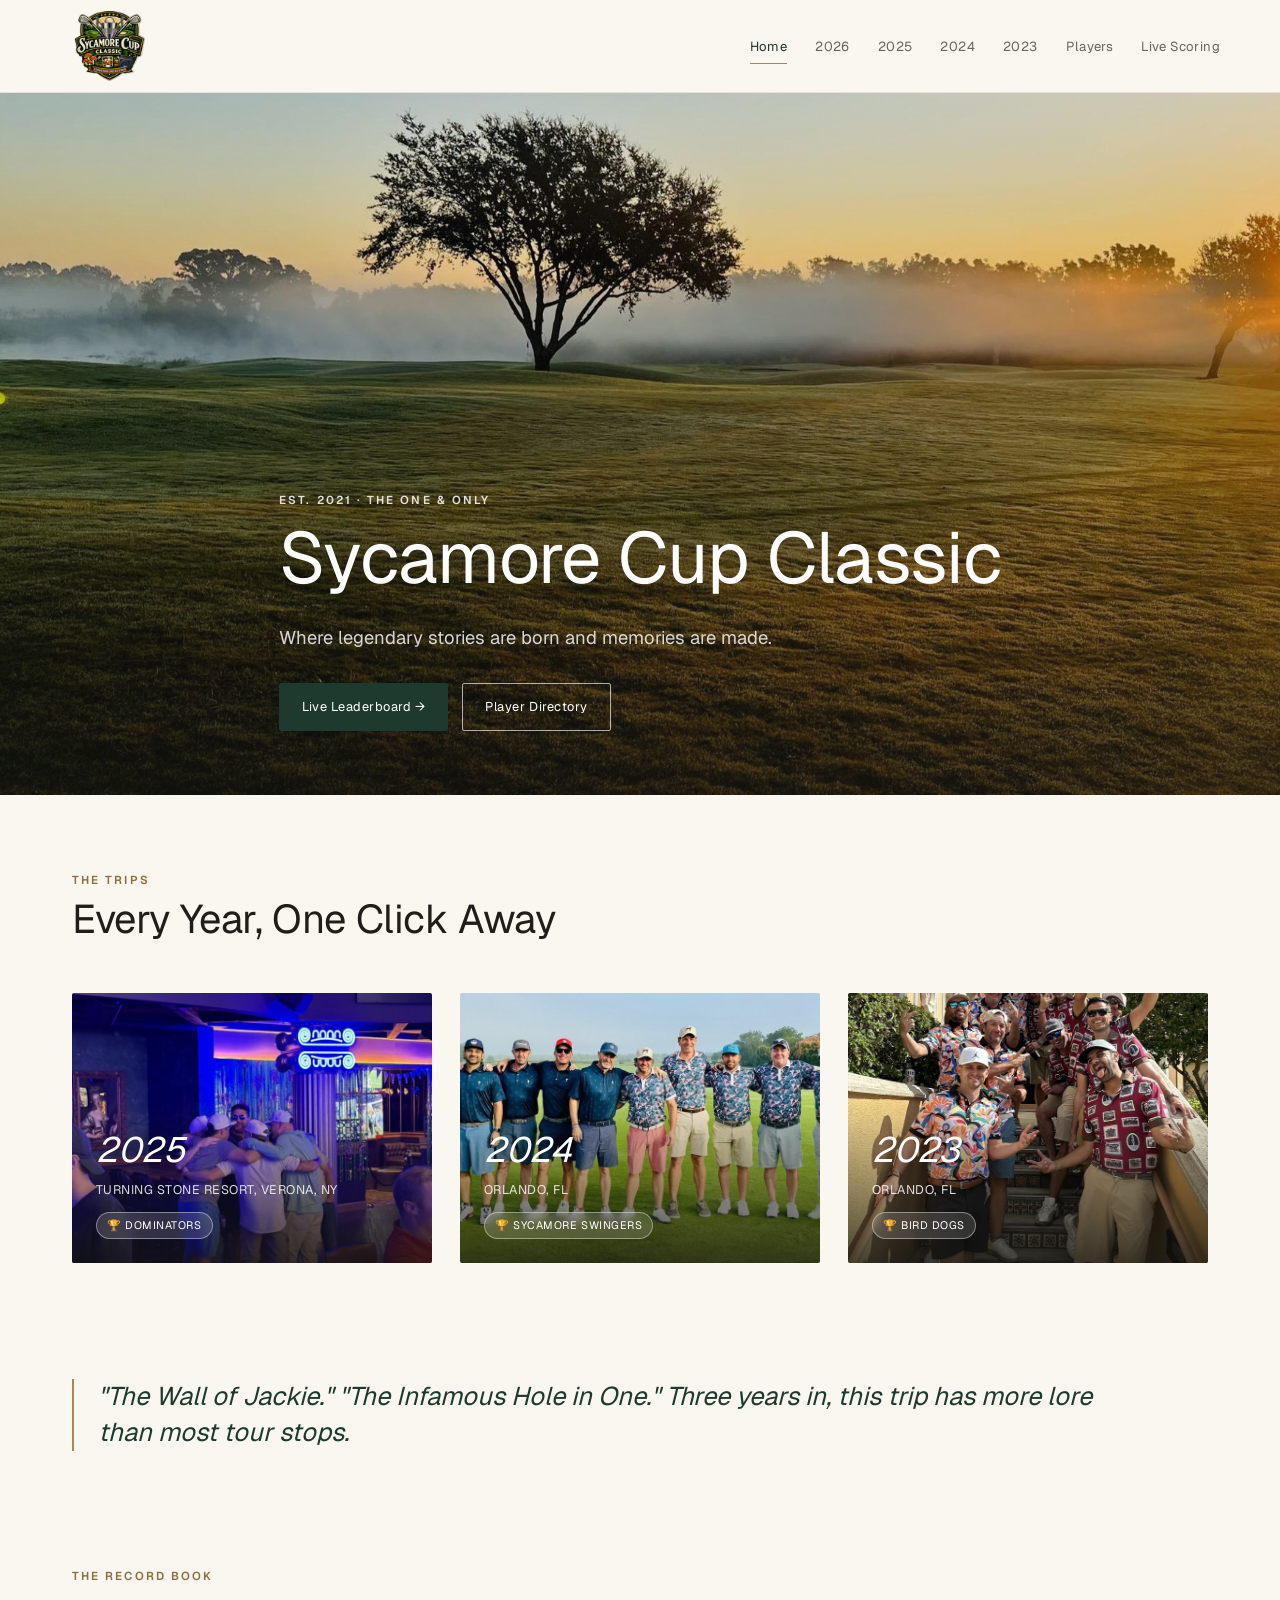
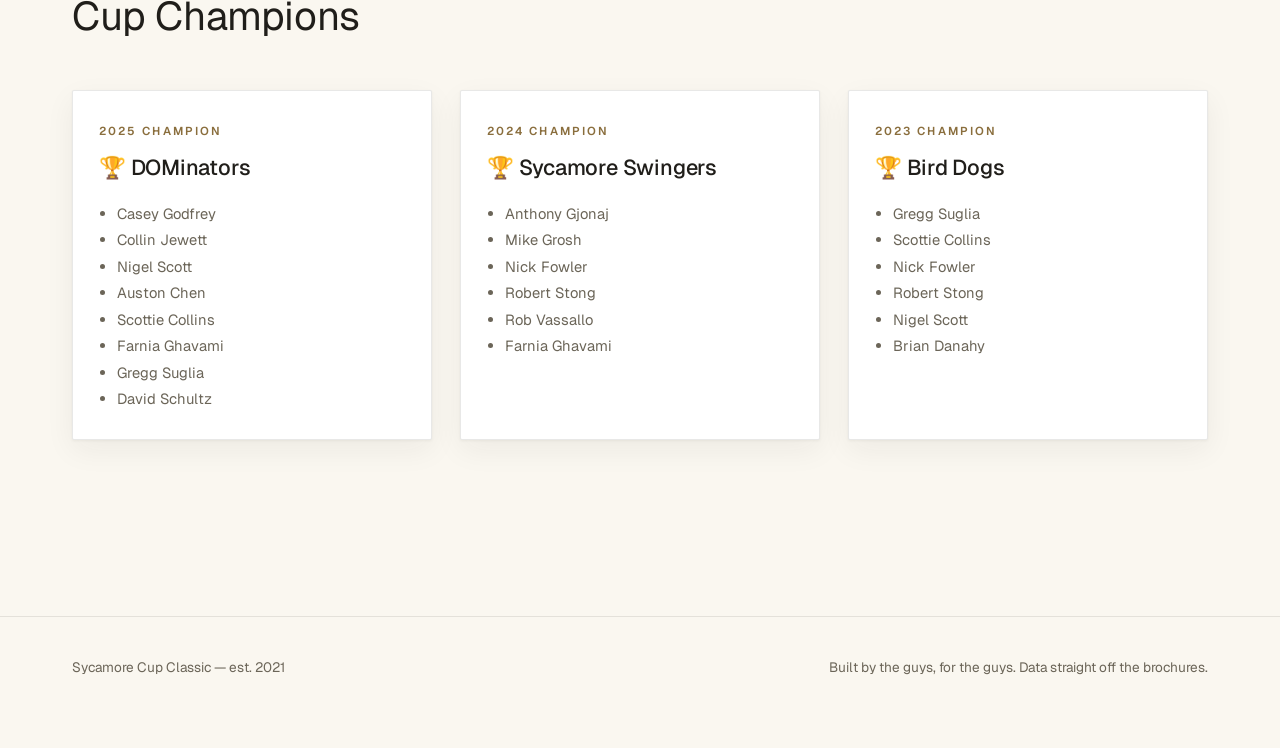
==== index.html @ c23cbb12 "Players page flip cards, full trading cards on 2026, Geist type, 2023 photos - players.html rebuilt " ====
<!DOCTYPE html>
<html lang="en">
<head>
<meta charset="UTF-8">
<meta name="viewport" content="width=device-width, initial-scale=1.0">
<meta name="robots" content="noindex, nofollow">
<title>Sycamore Cup Classic</title>
<meta name="description" content="Home of the Sycamore Cup Classic — annual golf trip, team standings, player history, and a live leaderboard.">
<link rel="preconnect" href="https://fonts.googleapis.com">
<link href="https://fonts.googleapis.com/css2?family=Geist:wght@300..700&family=Geist+Mono:wght@400..600&display=swap" rel="stylesheet">
<link rel="stylesheet" href="css/style.css">
</head>
<body>

<header class="site-header" id="site-header"></header>

<section class="hero-photo" style="background-image:url('assets/photos/hero-sunset-tree-v2.jpg');">
  <div class="wrap">
    <p class="eyebrow">Est. 2021 · The One &amp; Only</p>
    <h1 style="white-space:nowrap; font-size:clamp(1.6rem, 7vw, 4.5rem);">Sycamore Cup Classic</h1>
    <p class="lead">Where legendary stories are born and memories are made.</p>
    <div class="hero-cta-row">
      <a class="btn btn-primary" href="leaderboard.html">Live Leaderboard →</a>
      <a class="btn btn-light" href="players.html">Player Directory</a>
    </div>
  </div>
</section>

<section class="section">
  <div class="wrap">
    <div class="section-head">
      <div><span class="eyebrow">The Trips</span><h2>Every Year, One Click Away</h2></div>
    </div>
    <div class="grid grid-3" id="year-cards"></div>
  </div>
</section>

<section class="section" style="padding-top:0;">
  <div class="wrap">
    <p class="pull-quote">"The Wall of Jackie." "The Infamous Hole in One." Three years in, this trip has more lore than most tour stops.</p>
  </div>
</section>

<section class="section" style="padding-top:0;">
  <div class="wrap">
    <div class="section-head">
      <div><span class="eyebrow">The Record Book</span><h2>Cup Champions</h2></div>
    </div>
    <div class="grid grid-3" id="champ-cards"></div>
  </div>
</section>

<footer class="site-footer" id="site-footer"></footer>

<script src="js/app.js"></script>
<script>
  initShell('home');

  const YEAR_PHOTOS = {
    2023: 'assets/photos/2023-orlando-stairs.jpg',
    2024: 'assets/photos/2024-evermore-links-group.jpg',
    2025: 'assets/photos/2025-turning-stone-huddle.jpg',
  };

  loadData().then(data => {
    const cardsEl = document.getElementById('year-cards');
    const years = Object.values(data.years).sort((a,b) => b.year - a.year);
    cardsEl.innerHTML = years.map(y => `
      <a class="trip-card" href="years/${y.year}.html">
        <img src="${YEAR_PHOTOS[y.year] || ''}" alt="${y.year} Sycamore Cup Classic">
        <div class="trip-info">
          <div class="yr">${y.year}</div>
          <div class="loc">${y.location}</div>
          ${y.teamChampion ? `<span class="champ-tag">🏆 ${y.teamChampion}</span>` : `<span class="champ-tag">In Progress</span>`}
        </div>
      </a>
    `).join('');

    const champCardsEl = document.getElementById('champ-cards');
    const yearsWithTeamChamps = Object.values(data.years).filter(y => y.teamChampion).sort((a,b) => b.year - a.year);
    champCardsEl.innerHTML = yearsWithTeamChamps.map(y => {
      const champTeam = y.teams.find(t => t.name === y.teamChampion);
      const roster = champTeam ? champTeam.roster : [];
      const rosterNames = roster.map(r => {
        const player = data.players.find(p => p.id === r.playerId);
        return player ? player.name : (r.displayName || r.playerId);
      });
      return `
        <div class="card" style="padding:26px;">
          <span class="eyebrow">${y.year} Champion</span>
          <h3 style="margin-top:8px; margin-bottom:16px;">🏆 ${y.teamChampion}</h3>
          <ul style="padding-left:18px; margin:0; color:var(--ink-soft); font-size:0.92rem; line-height:1.8;">
            ${rosterNames.map(n => `<li>${n}</li>`).join('')}
          </ul>
        </div>`;
    }).join('');
  });
</script>
</body>
</html>
---- css/style.css ----
/* =========================================================
   SYCAMORE CUP CLASSIC — design tokens, v2
   Direction: boutique golf-travel editorial. Think a resort's
   own magazine, not a stats app: big photography, generous
   whitespace, a quiet elegant serif for headlines, small
   tracked-out labels for structure. Data (scores, indexes)
   stays in a technical mono face for contrast, but everything
   else reads like travel writing.
   ========================================================= */
:root {
  --ivory: #FAF7F0;       /* page background */
  --paper: #FFFFFF;       /* card background */
  --sand: #EFE8D8;        /* soft neutral fill for tags/sections */
  --ink: #201E1A;         /* primary text — warm near-black */
  --ink-soft: #6B6558;    /* secondary text */
  --forest: #1E3A2F;      /* deep green — primary brand color */
  --forest-light: #2C5342;
  --brass: #A9884F;       /* muted brass/gold — sparing accent only */
  --brass-dark: #8A6E3D;
  --clay: #8C5A44;        /* warm secondary accent, team B / alerts */
  --line: rgba(32,30,26,0.10);
  --line-strong: rgba(32,30,26,0.18);
  --over-par: #8C5A44;
  --under-par: #1E3A2F;
  --even-par: #6B6558;

  --font-display: 'Geist', -apple-system, BlinkMacSystemFont, sans-serif;
  --font-body: 'Geist', -apple-system, BlinkMacSystemFont, sans-serif;
  --font-mono: 'Geist Mono', ui-monospace, SFMono-Regular, monospace;

  --radius: 2px;
  --shadow-card: 0 1px 3px rgba(32,30,26,0.05), 0 10px 30px rgba(32,30,26,0.06);
}

* { box-sizing: border-box; }
html { scroll-behavior: smooth; }

body {
  margin: 0;
  background: var(--ivory);
  color: var(--ink);
  font-family: var(--font-body);
  font-size: 16px;
  line-height: 1.6;
  -webkit-font-smoothing: antialiased;
}

a { color: inherit; text-decoration: none; }
img { max-width: 100%; display: block; }

h1, h2, h3, h4 {
  font-family: var(--font-display);
  font-weight: 500;
  color: var(--ink);
  margin: 0 0 0.4em;
  letter-spacing: -0.01em;
}
h1 { font-size: clamp(2.6rem, 6vw, 5rem); line-height: 1.02; font-weight: 400; }
h1 em, .serif-italic { font-style: italic; font-weight: 400; color: var(--forest); }
h2 { font-size: clamp(1.7rem, 3.4vw, 2.5rem); line-height: 1.1; font-weight: 400; }
h3 { font-size: 1.35rem; font-weight: 500; }

p { margin: 0 0 1em; }
.eyebrow {
  font-family: var(--font-body);
  font-size: 0.72rem;
  letter-spacing: 0.18em;
  text-transform: uppercase;
  color: var(--brass-dark);
  font-weight: 600;
}

.lead {
  font-size: 1.15rem;
  color: var(--ink-soft);
  max-width: 58ch;
  font-weight: 400;
}

/* ---------- Layout shell ---------- */
.wrap { max-width: 1200px; margin: 0 auto; padding: 0 32px; }
.site-header {
  position: sticky; top: 0; z-index: 40;
  background: rgba(250,247,240,0.92);
  backdrop-filter: blur(8px);
  border-bottom: 1px solid var(--line);
}
.site-header .wrap {
  display: flex; align-items: center; justify-content: space-between;
  height: 92px;
  padding-right: 20px;
}
.brand {
  display: flex; align-items: center;
  color: var(--ink);
  letter-spacing: 0.01em;
}
.brand img {
  height: 76px; width: 76px;
  object-fit: contain;
  display: block;
}
.brand .flag { color: var(--brass); font-size: 1rem; }
nav.main-nav { display: flex; gap: 28px; align-items: center; }
nav.main-nav a {
  color: var(--ink-soft);
  font-size: 0.82rem;
  letter-spacing: 0.03em;
  transition: color .15s;
  position: relative;
  padding: 4px 0;
}
nav.main-nav a:hover { color: var(--ink); }
nav.main-nav a.active { color: var(--forest); }
nav.main-nav a.active::after {
  content: ''; position: absolute; left: 0; right: 0; bottom: -3px; height: 1px; background: var(--brass);
}
nav.main-nav a.cta {
  background: var(--forest); color: var(--ivory); padding: 9px 18px; border-radius: 2px;
}
nav.main-nav a.cta:hover { background: var(--forest-light); }
.soon-badge {
  font-size: 0.6rem; letter-spacing: 0.04em; text-transform: uppercase;
  background: var(--sand); color: var(--brass-dark); padding: 2px 6px; border-radius: 20px;
  margin-left: 2px; vertical-align: middle;
}

footer.site-footer {
  border-top: 1px solid var(--line);
  margin-top: 100px;
  padding: 40px 0 70px;
  color: var(--ink-soft);
  font-size: 0.85rem;
}
footer.site-footer .wrap { display: flex; justify-content: space-between; flex-wrap: wrap; gap: 12px; }

/* ---------- Hero (photographic, full-bleed) ---------- */
.hero-photo {
  position: relative;
  min-height: 78vh;
  display: flex; align-items: flex-end;
  background-size: cover; background-position: center;
  color: #fff;
}
.hero-photo::after {
  content: '';
  position: absolute; inset: 0;
  background: linear-gradient(180deg, rgba(20,20,16,0.05) 0%, rgba(20,20,16,0.15) 45%, rgba(20,20,16,0.72) 100%);
}
.hero-photo .wrap { position: relative; z-index: 2; padding-bottom: 64px; padding-top: 64px; }
.hero-photo .eyebrow { color: rgba(255,255,255,0.85); }
.hero-photo h1 { color: #fff; }
.hero-photo h1 em { color: #E9D9AE; }
.hero-photo .lead { color: rgba(255,255,255,0.82); }

/* Plain (non-photo) hero, for interior utility pages */
.hero-plain { padding: 72px 0 44px; border-bottom: 1px solid var(--line); }

.hero-cta-row { display: flex; gap: 14px; margin-top: 30px; flex-wrap: wrap; }

/* ---------- Buttons ---------- */
.btn {
  display: inline-flex; align-items: center; gap: 8px;
  font-family: var(--font-body);
  font-size: 0.8rem;
  letter-spacing: 0.04em;
  padding: 13px 22px;
  border-radius: 2px;
  border: 1px solid var(--ink);
  cursor: pointer;
  background: transparent;
  color: var(--ink);
  transition: all .15s ease;
}
.btn:hover { background: var(--ink); color: var(--ivory); }
.btn-primary { background: var(--forest); color: #fff; border-color: var(--forest); }
.btn-primary:hover { background: var(--forest-light); border-color: var(--forest-light); }
.btn-light { border-color: rgba(255,255,255,0.65); color: #fff; }
.btn-light:hover { background: #fff; color: var(--ink); }
.btn-brass { background: var(--brass); border-color: var(--brass); color: #201E1A; }
.btn-brass:hover { background: var(--brass-dark); border-color: var(--brass-dark); color: #fff; }
.btn-sm { padding: 9px 15px; font-size: 0.74rem; }
.btn[disabled] { opacity: 0.4; cursor: not-allowed; }

/* ---------- Sections / cards ---------- */
.section { padding: 76px 0; }
.section-head { display: flex; align-items: baseline; justify-content: space-between; gap: 16px; margin-bottom: 36px; flex-wrap: wrap; }
.section-head .eyebrow { display: block; margin-bottom: 8px; }
.card {
  background: var(--paper);
  border: 1px solid var(--line);
  border-radius: var(--radius);
  box-shadow: var(--shadow-card);
}
.grid { display: grid; gap: 28px; }
.grid-3 { grid-template-columns: repeat(3, 1fr); }
.grid-2 { grid-template-columns: repeat(2, 1fr); }
.grid-4 { grid-template-columns: repeat(4, 1fr); }
@media (max-width: 900px) { .grid-3, .grid-4 { grid-template-columns: repeat(2, 1fr); } }
@media (max-width: 640px) { .grid-2, .grid-3, .grid-4 { grid-template-columns: 1fr; } }

/* ---------- Year / trip cards (home) ---------- */
.trip-card { position: relative; overflow: hidden; border-radius: var(--radius); aspect-ratio: 4/3; }
.trip-card img { width: 100%; height: 100%; object-fit: cover; transition: transform .5s ease; }
.trip-card:hover img { transform: scale(1.04); }
.trip-card::after { content:''; position:absolute; inset:0; background: linear-gradient(180deg, rgba(20,20,16,0) 40%, rgba(20,20,16,0.78) 100%); }
.trip-card .trip-info { position: absolute; left: 0; right: 0; bottom: 0; z-index: 2; padding: 24px; color: #fff; }
.trip-card .yr { font-family: var(--font-display); font-size: 2.2rem; font-style: italic; }
.trip-card .loc { font-size: 0.78rem; letter-spacing: 0.04em; text-transform: uppercase; opacity: 0.85; margin-top: 2px; }
.trip-card .champ-tag {
  display: inline-block; margin-top: 12px;
  font-size: 0.68rem; letter-spacing: 0.05em;
  background: rgba(255,255,255,0.15); border: 1px solid rgba(255,255,255,0.4);
  padding: 4px 10px; border-radius: 20px;
  text-transform: uppercase; backdrop-filter: blur(4px);
}

/* ---------- Photo gallery (masonry-ish) ---------- */
.gallery {
  display: grid; grid-template-columns: repeat(4, 1fr); grid-auto-rows: 160px; gap: 12px;
}
.gallery figure { margin: 0; overflow: hidden; border-radius: var(--radius); position: relative; }
.gallery img { width: 100%; height: 100%; object-fit: cover; transition: transform .5s ease; }
.gallery figure:hover img { transform: scale(1.05); }
.gallery figcaption {
  position: absolute; left: 0; right: 0; bottom: 0; padding: 10px 12px;
  font-size: 0.72rem; color: #fff; background: linear-gradient(0deg, rgba(0,0,0,0.55), rgba(0,0,0,0));
  letter-spacing: 0.02em;
}
.gallery .g-wide { grid-column: span 2; grid-row: span 2; }
.gallery .g-tall { grid-row: span 2; }
@media (max-width: 900px) { .gallery { grid-template-columns: repeat(2, 1fr); } .gallery .g-wide { grid-column: span 2; } }
@media (max-width: 560px) { .gallery { grid-template-columns: 1fr; } .gallery .g-wide, .gallery .g-tall { grid-column: span 1; grid-row: span 1; } .gallery figure { height: 240px; } }

/* ---------- Team block ---------- */
.teams-grid { align-items: start; }
.team-block { margin-bottom: 56px; }
.team-block--champ {
  background: var(--sand);
  border: 1px solid var(--brass);
  border-radius: var(--radius);
  padding: 20px 24px 6px;
}
.team-block--champ .team-head { border-bottom-color: var(--brass-dark); }
.team-block--champ .player-row { border-bottom-color: rgba(138,110,61,0.22); }
.team-badge {
  display: inline-block;
  font-family: var(--font-body);
  font-size: 0.62rem; font-weight: 700; letter-spacing: 0.09em;
  text-transform: uppercase;
  padding: 3px 10px; margin-left: 12px;
  border-radius: 20px;
  background: var(--brass); color: #fff;
  vertical-align: middle;
}

.team-head {
  display: flex; align-items: baseline; justify-content: space-between;
  padding: 4px 0 16px; border-bottom: 2px solid var(--ink);
  margin-bottom: 0;
}
.team-head h3 { margin: 0; font-size: 1.6rem; }
.team-head .cap { font-size: 0.78rem; color: var(--ink-soft); letter-spacing: 0.03em; }
.roster { margin-top: 4px; }
.player-row {
  display: grid; grid-template-columns: 48px 1fr auto;
  gap: 18px; align-items: center;
  padding: 18px 0; border-bottom: 1px solid var(--line);
  cursor: pointer; transition: opacity .15s;
}
.player-row:hover { opacity: 0.65; }
.jersey-num {
  width: 40px; height: 40px; border-radius: 50%;
  border: 1px solid var(--line-strong); color: var(--ink-soft);
  display: flex; align-items: center; justify-content: center;
  font-family: var(--font-mono); font-weight: 600; font-size: 0.85rem;
}
.player-row .pname { font-family: var(--font-display); font-weight: 500; font-size: 1.15rem; color: var(--ink); }
.player-row .ptitle { font-size: 0.85rem; color: var(--ink-soft); margin-top: 3px; font-style: italic; }
.player-row .pindex { font-family: var(--font-mono); font-size: 0.82rem; color: var(--ink-soft); white-space: nowrap; }

/* ---------- Player profile ---------- */
.profile-hero { display: flex; gap: 32px; align-items: center; flex-wrap: wrap; }
.profile-avatar {
  width: 104px; height: 104px; border-radius: 50%;
  background: var(--sand); color: var(--forest);
  display: flex; align-items: center; justify-content: center;
  font-family: var(--font-display); font-size: 2.1rem; font-style: italic;
  border: 1px solid var(--line-strong);
  flex-shrink: 0;
}
.avatar-photo { padding: 0; overflow: hidden; }
.avatar-photo img { width: 100%; height: 100%; object-fit: cover; display: block; }
.avatar-sm { width: 40px; height: 40px; font-size: 0.85rem; }
.fact-table { width: 100%; border-collapse: collapse; }
.fact-table th { text-align: left; font-size: 0.7rem; text-transform: uppercase; letter-spacing: 0.06em; color: var(--ink-soft); font-weight: 600; padding: 11px 14px; border-bottom: 1px solid var(--line-strong); width: 34%; }
.fact-table td { padding: 11px 14px; border-bottom: 1px solid var(--line); font-size: 0.95rem; }
.fact-table tr:last-child td, .fact-table tr:last-child th { border-bottom: none; }

/* ---------- Scorecard grid (functional data views only) ---------- */
.scorecard-wrap { overflow-x: auto; border: 1px solid var(--line); border-radius: var(--radius); background: var(--paper); }
table.scorecard { border-collapse: collapse; width: 100%; min-width: 780px; font-family: var(--font-mono); font-size: 0.84rem; }
table.scorecard th, table.scorecard td { padding: 10px 12px; text-align: center; border: 1px solid var(--line); }
table.scorecard thead th { background: var(--forest); color: #fff; font-weight: 600; letter-spacing: 0.02em; position: sticky; top: 0; }
table.scorecard td.hole-name { text-align: left; font-family: var(--font-body); font-weight: 600; color: var(--ink); position: sticky; left: 0; background: var(--paper); z-index: 1; }
table.scorecard tr.par-row td { background: var(--sand); font-weight: 700; }
table.scorecard input.score-cell {
  width: 42px; text-align: center; border: 1px solid var(--line-strong);
  border-radius: 2px; padding: 5px; font-family: var(--font-mono); font-size: 0.85rem;
  background: var(--ivory);
}
.score-under { color: var(--under-par); font-weight: 700; }
.score-over { color: var(--over-par); font-weight: 700; }
.score-even { color: var(--even-par); }

/* ---------- Leaderboard ---------- */
.team-pill {
  font-family: var(--font-body); font-size: 0.68rem; text-transform: uppercase;
  padding: 3px 9px; border-radius: 20px; letter-spacing: 0.03em;
}
.team-pill.a { background: rgba(30,58,47,0.10); color: var(--forest); }
.team-pill.b { background: rgba(140,90,68,0.12); color: var(--clay); }
.total-score { font-family: var(--font-mono); font-size: 1.3rem; font-weight: 700; }

/* ---------- Forms ---------- */
select, input[type=text], input[type=number] {
  font-family: var(--font-body); font-size: 0.95rem;
  padding: 11px 13px; border: 1px solid var(--line-strong); border-radius: var(--radius);
  background: var(--paper); color: var(--ink); width: 100%;
}
label { display: block; font-size: 0.72rem; text-transform: uppercase; letter-spacing: 0.05em; color: var(--ink-soft); margin-bottom: 7px; font-weight: 600; }
.field { margin-bottom: 20px; }
.banner {
  padding: 14px 18px; border-radius: var(--radius); font-size: 0.88rem;
  border: 1px solid var(--line-strong); margin-bottom: 24px;
}
.banner.ok { background: rgba(30,58,47,0.06); border-color: var(--forest); color: var(--forest); }
.banner.warn { background: rgba(169,136,79,0.1); border-color: var(--brass-dark); color: var(--brass-dark); }
.banner.err { background: rgba(140,90,68,0.08); border-color: var(--clay); color: var(--clay); }

/* ---------- Editorial extras ---------- */
.pull-quote {
  font-family: var(--font-display); font-style: italic; font-size: 1.6rem; line-height: 1.4;
  color: var(--forest); border-left: 2px solid var(--brass); padding-left: 24px; margin: 40px 0;
  max-width: 60ch;
}
.stat-strip { display: flex; gap: 48px; flex-wrap: wrap; padding: 32px 0; border-top: 1px solid var(--line); border-bottom: 1px solid var(--line); }
.stat-strip .stat-num { font-family: var(--font-display); font-size: 2.4rem; font-style: italic; color: var(--forest); line-height: 1; }
.stat-strip .stat-label { font-size: 0.75rem; text-transform: uppercase; letter-spacing: 0.05em; color: var(--ink-soft); margin-top: 6px; }

/* ---------- Utility ---------- */
.muted { color: var(--ink-soft); }
.center { text-align: center; }
.mt-0{margin-top:0} .mb-0{margin-bottom:0}
.divider { border: none; border-top: 1px solid var(--line); margin: 48px 0; }

@media (max-width: 760px) {
  nav.main-nav { display: none; }
  .profile-hero { flex-direction: column; align-items: flex-start; }
  .hero-photo { min-height: 60vh; }
}
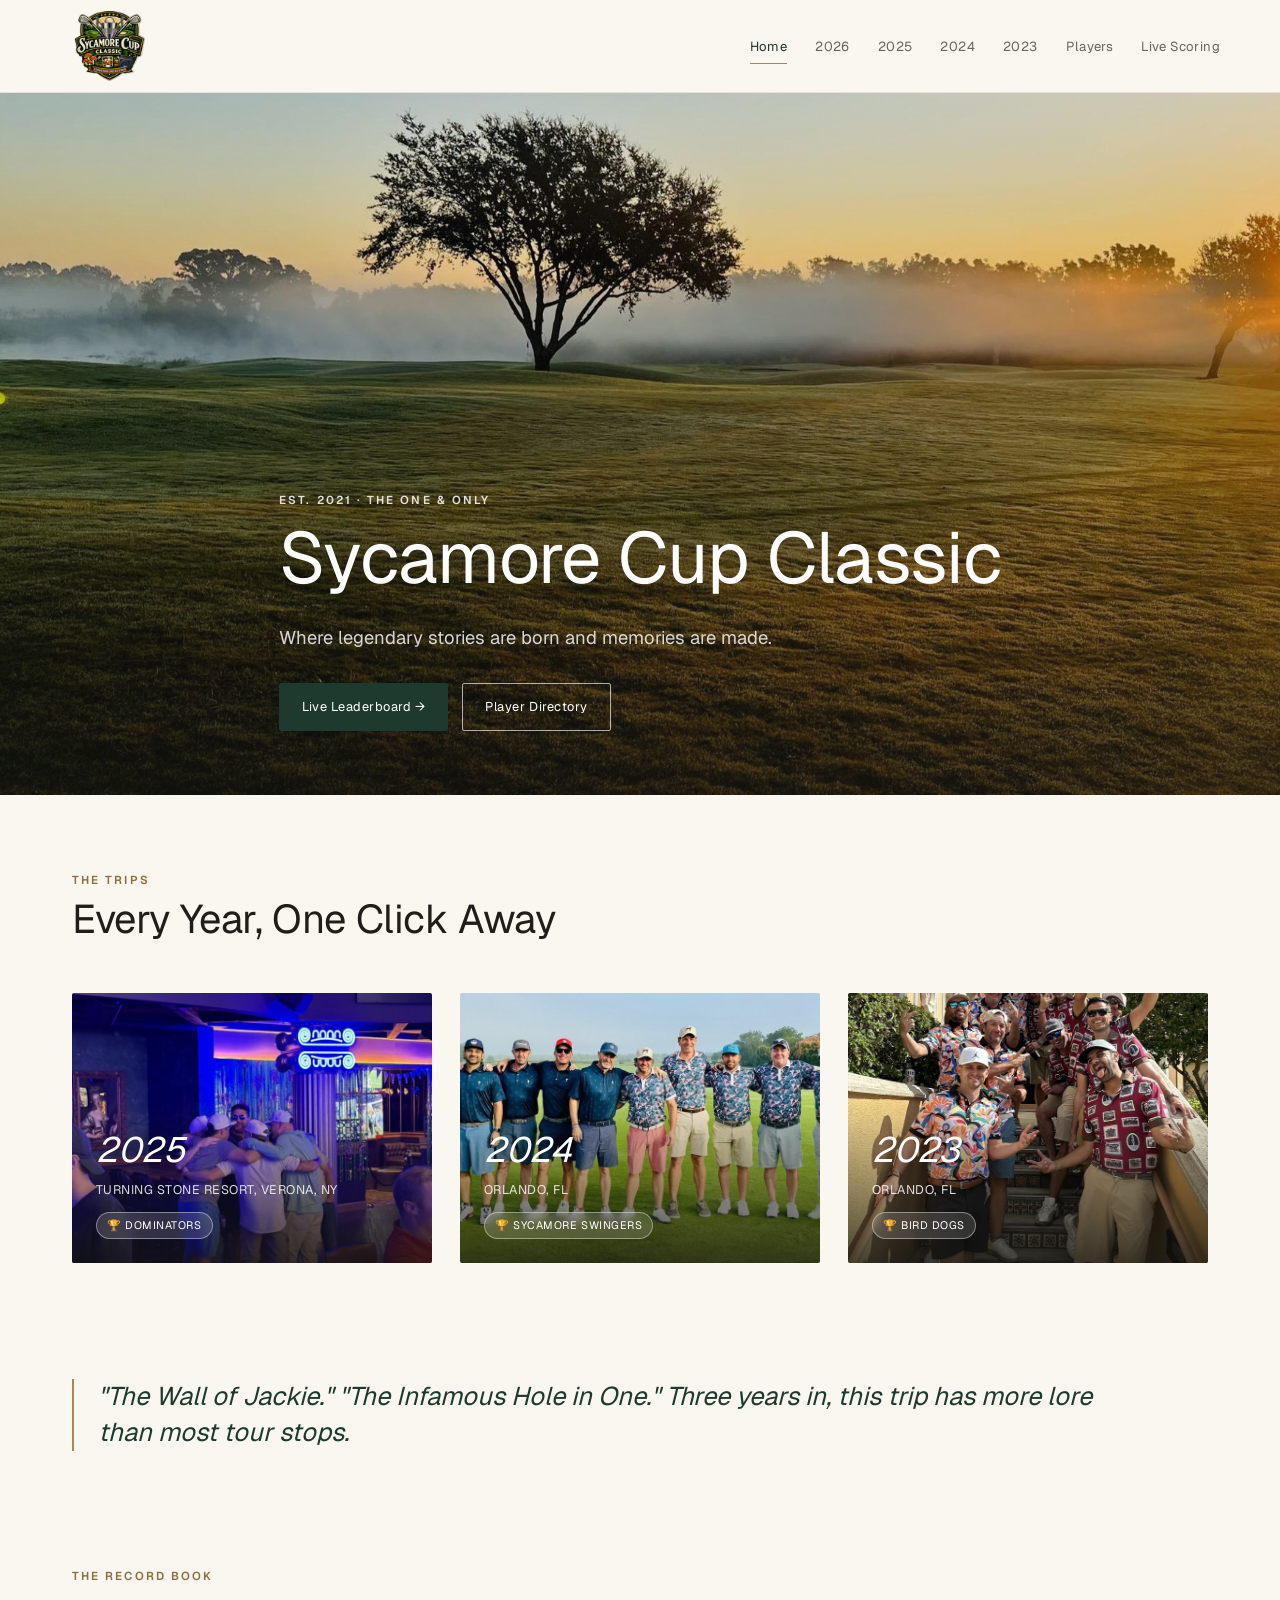
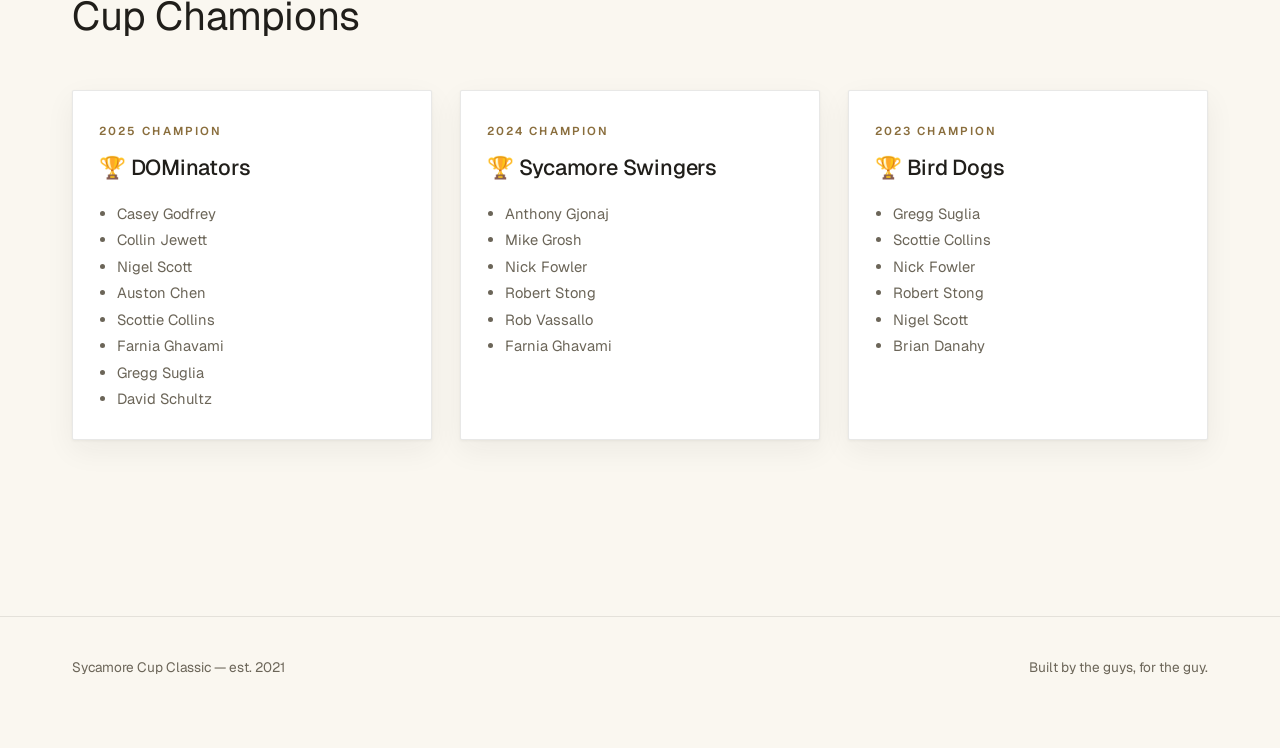
==== commit ba422533: "Point every Live Leaderboard link at the 2026 board The 2026 page's LIV-style board is the live lead" ====
--- a/index.html
+++ b/index.html
@@ -20,7 +20,7 @@
     <h1 style="white-space:nowrap; font-size:clamp(1.6rem, 7vw, 4.5rem);">Sycamore Cup Classic</h1>
     <p class="lead">Where legendary stories are born and memories are made.</p>
     <div class="hero-cta-row">
-      <a class="btn btn-primary" href="leaderboard.html">Live Leaderboard →</a>
+      <a class="btn btn-primary" href="years/2026.html#leaderboard">Live Leaderboard &rarr;</a>
       <a class="btn btn-light" href="players.html">Player Directory</a>
     </div>
   </div>
--- a/css/style.css
+++ b/css/style.css
@@ -230,6 +230,20 @@
 .gallery .g-wide { grid-column: span 2; grid-row: span 2; }
 .gallery .g-tall { grid-row: span 2; }
 @media (max-width: 900px) { .gallery { grid-template-columns: repeat(2, 1fr); } .gallery .g-wide { grid-column: span 2; } }
+
+/* Masonry variant: natural aspect ratios, no cropping, hero across the top.
+   `column-span: all` is what lets one figure break out of the column flow. */
+.gallery--masonry { display: block; columns: 3; column-gap: 16px; }
+.gallery--masonry figure { break-inside: avoid; margin: 0 0 16px; height: auto; }
+.gallery--masonry img { height: auto; display: block; }
+.gallery--masonry .g-hero { column-span: all; margin-bottom: 16px; }
+.gallery--masonry .g-hero img { max-height: 540px; object-fit: cover; object-position: 50% 38%; }
+@media (max-width: 900px) { .gallery--masonry { columns: 2; } }
+@media (max-width: 560px) {
+  .gallery--masonry { columns: 1; }
+  .gallery--masonry figure { height: auto; }
+  .gallery--masonry .g-hero img { max-height: 320px; }
+}
 @media (max-width: 560px) { .gallery { grid-template-columns: 1fr; } .gallery .g-wide, .gallery .g-tall { grid-column: span 1; grid-row: span 1; } .gallery figure { height: 240px; } }
 
 /* ---------- Team block ---------- */
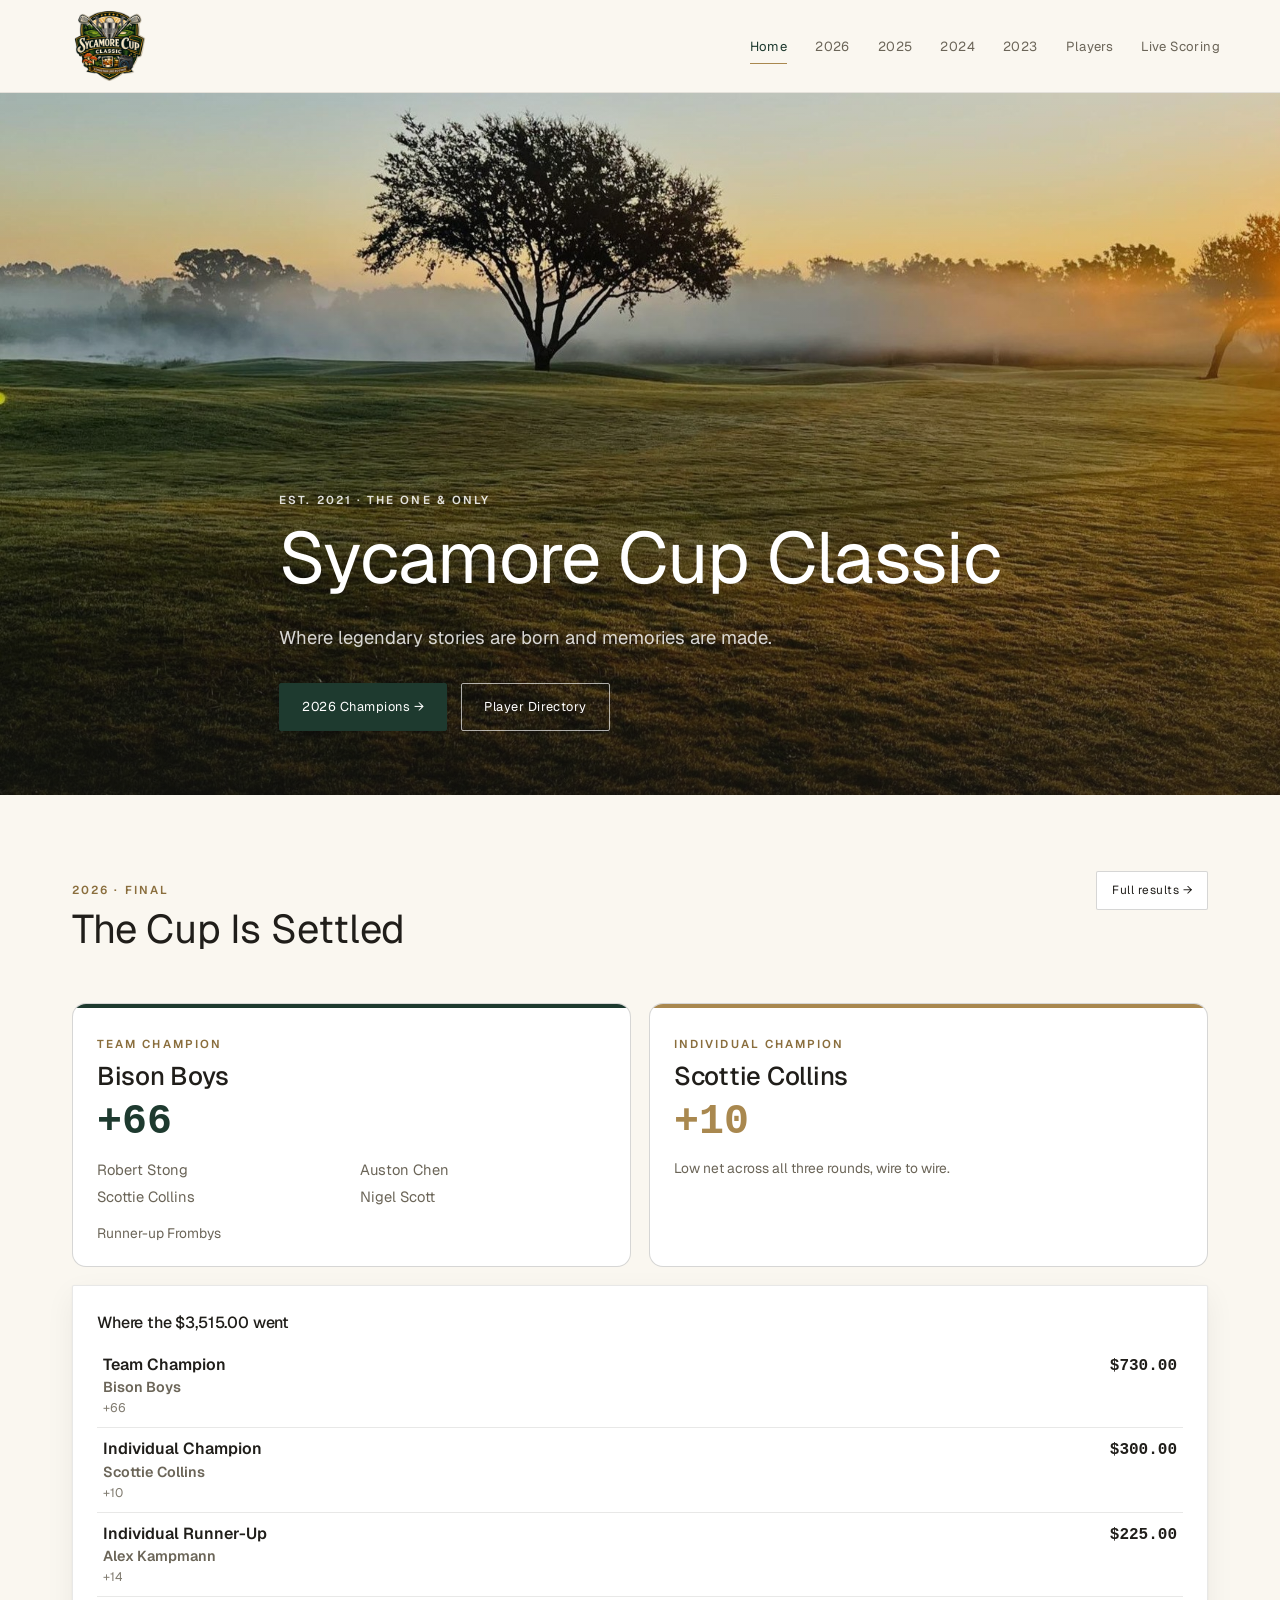
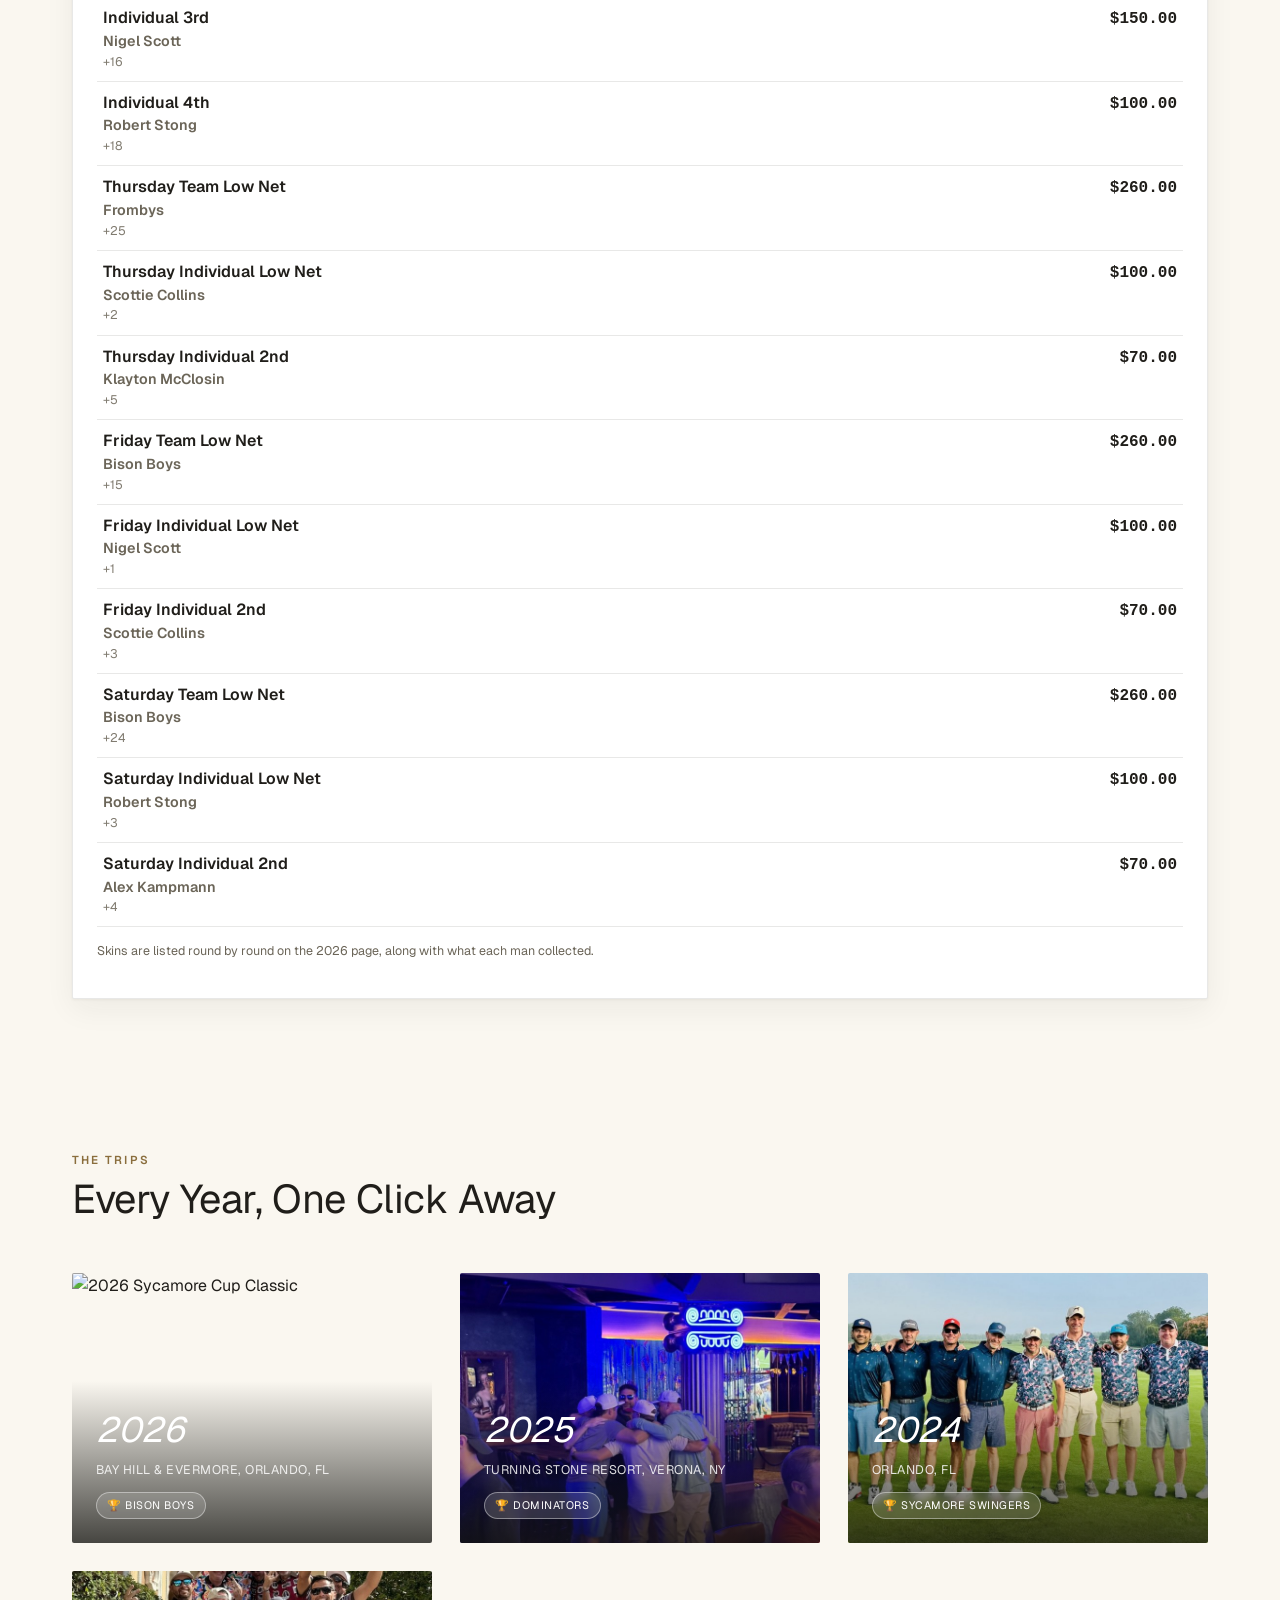
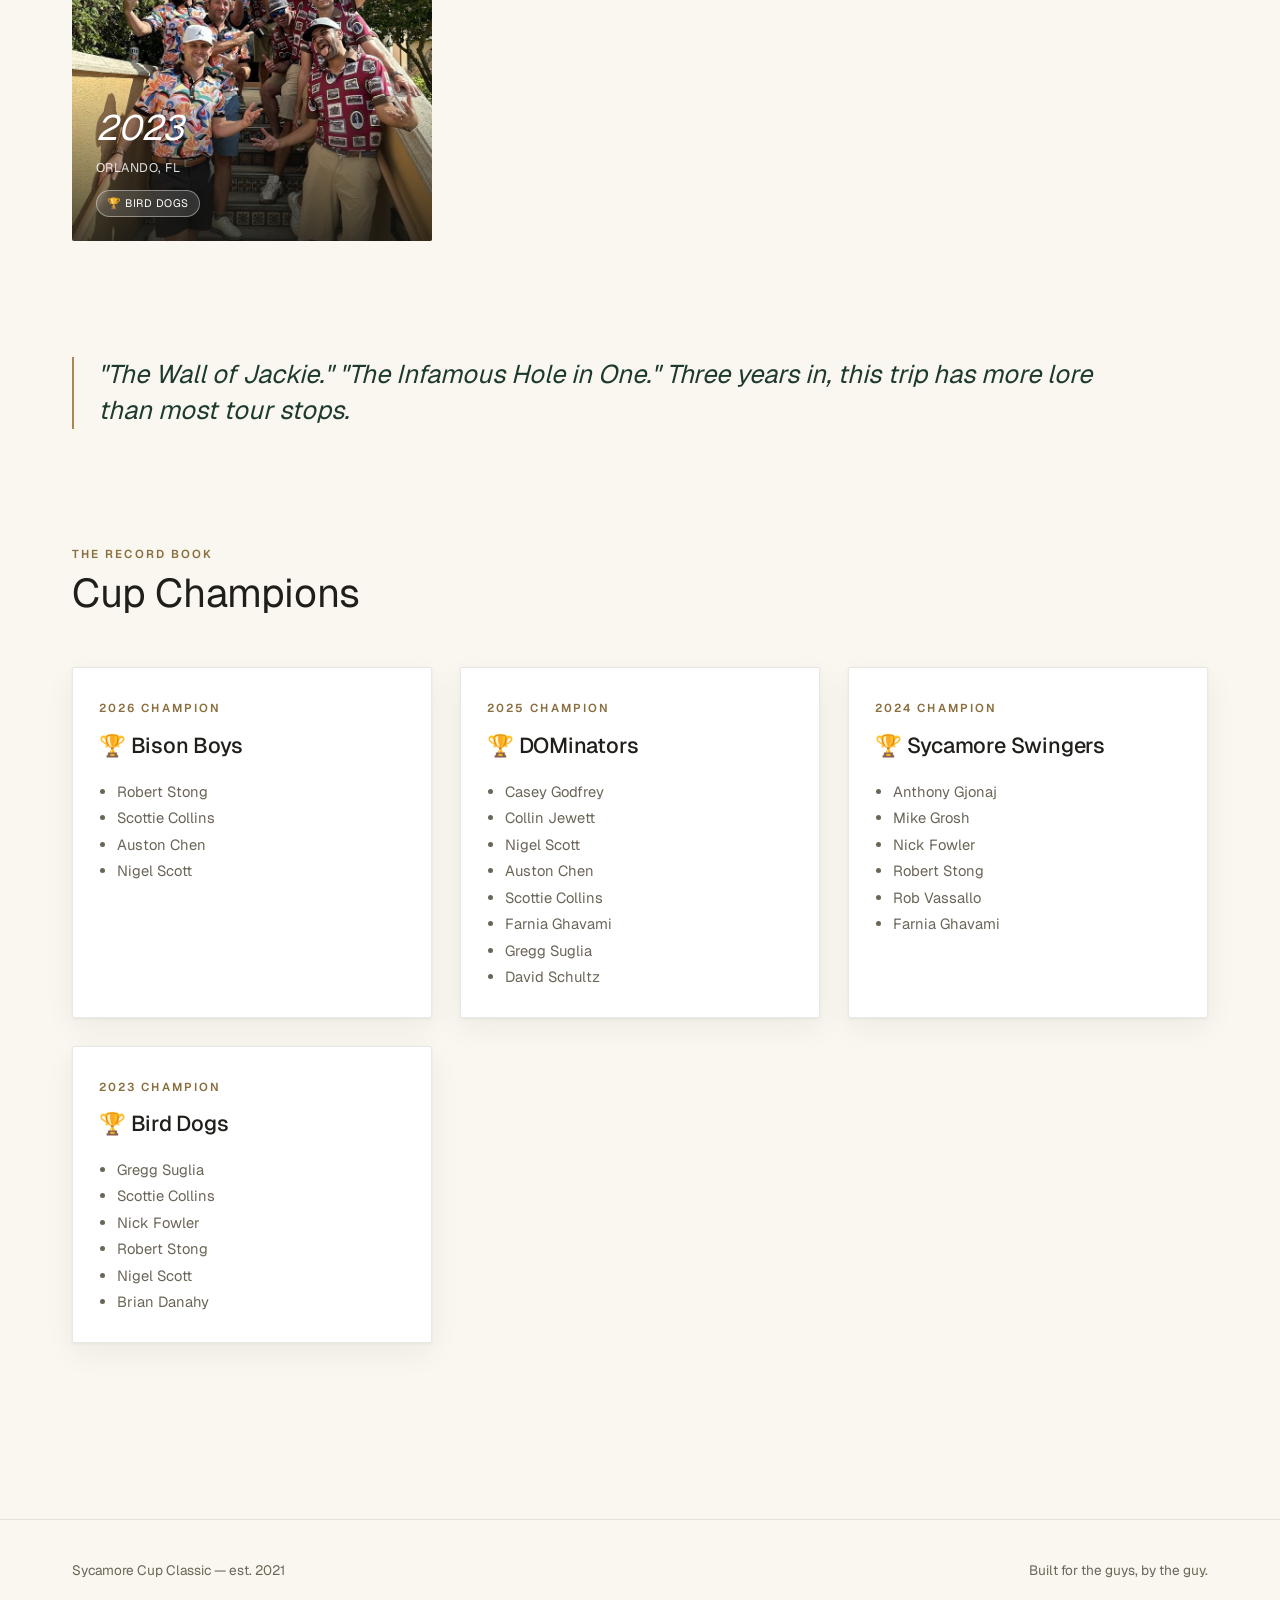
==== commit de908ba3: "Crown 2026 on the home page; the scoring app becomes a record 2026 enters the record book. It was ne" ====
--- a/index.html
+++ b/index.html
@@ -7,8 +7,11 @@
 <title>Sycamore Cup Classic</title>
 <meta name="description" content="Home of the Sycamore Cup Classic — annual golf trip, team standings, player history, and a live leaderboard.">
 <link rel="preconnect" href="https://fonts.googleapis.com">
-<link href="https://fonts.googleapis.com/css2?family=Geist:wght@300..700&family=Geist+Mono:wght@400..600&display=swap" rel="stylesheet">
+<link rel="preconnect" href="https://fonts.gstatic.com" crossorigin>
+<link href="https://fonts.googleapis.com/css2?family=Geist:wght@300..700&display=swap" rel="stylesheet">
+<link href="https://fonts.googleapis.com/css2?family=Geist+Mono:wght@400..600&display=swap" rel="stylesheet">
 <link rel="stylesheet" href="css/style.css">
+<link rel="stylesheet" href="css/scoring.css">
 </head>
 <body>
 
@@ -20,9 +23,20 @@
     <h1 style="white-space:nowrap; font-size:clamp(1.6rem, 7vw, 4.5rem);">Sycamore Cup Classic</h1>
     <p class="lead">Where legendary stories are born and memories are made.</p>
     <div class="hero-cta-row">
-      <a class="btn btn-primary" href="years/2026.html#leaderboard">Live Leaderboard &rarr;</a>
+      <a class="btn btn-primary" href="years/2026.html#champions">2026 Champions &rarr;</a>
       <a class="btn btn-light" href="players.html">Player Directory</a>
     </div>
+  </div>
+</section>
+
+<section class="section" id="latest">
+  <div class="wrap">
+    <div class="section-head">
+      <div><span class="eyebrow">2026 &middot; Final</span><h2>The Cup Is Settled</h2></div>
+      <a class="btn btn-sm btn-quiet" href="years/2026.html#final">Full results &rarr;</a>
+    </div>
+    <div id="latest-champions"></div>
+    <div class="card" id="latest-money" style="padding:24px; margin-top:18px;"></div>
   </div>
 </section>
 
@@ -62,6 +76,52 @@
     2025: 'assets/photos/2025-turning-stone-huddle.jpg',
   };
 
+  // The 2026 winners, straight from the frozen results file the year page uses,
+  // so the front page and the record book can never drift apart.
+  fetch('data/2026-final.json').then(r => r.json()).then(F => {
+    const nameOf = id => (F.players.find(p => p.id === id) || {}).name || id;
+    const par = n => n === 0 ? 'E' : (n > 0 ? '+' + n : String(n));
+    const money = n => '$' + n.toLocaleString('en-US', { minimumFractionDigits: 2, maximumFractionDigits: 2 });
+    const roster = F.teams.find(t => t.id === F.champions.team.id).roster;
+
+    document.getElementById('latest-champions').innerHTML = `
+      <div class="champ-grid">
+        <div class="champ-card champ-card--team">
+          <span class="eyebrow">Team Champion</span>
+          <h3>${F.champions.team.name}</h3>
+          <div class="champ-score">${par(F.champions.team.toPar)}</div>
+          <ul class="champ-roster">${roster.map(id => `<li>${nameOf(id)}</li>`).join('')}</ul>
+          <p class="champ-note">Runner-up ${F.champions.teamRunnerUp}</p>
+        </div>
+        <div class="champ-card champ-card--ind">
+          <span class="eyebrow">Individual Champion</span>
+          <h3>${F.champions.individual.name}</h3>
+          <div class="champ-score">${par(F.champions.individual.toPar)}</div>
+          <p class="champ-note">Low net across all three rounds, wire to wire.</p>
+        </div>
+      </div>`;
+
+    const rows = [];
+    rows.push(['Team Champion', F.champions.team.name, par(F.champions.team.toPar), 730]);
+    rows.push(['Individual Champion', F.champions.individual.name, par(F.champions.individual.toPar), 300]);
+    ['Runner-Up', '3rd', '4th'].forEach((lbl, i) => {
+      const r = F.individual[i + 1];
+      rows.push(['Individual ' + lbl, nameOf(r.id), par(r.toPar), [225, 150, 100][i]]);
+    });
+    F.days.forEach(d => d.prizes.forEach(pz =>
+      rows.push([d.day + ' ' + pz.what, pz.who, par(pz.score), pz.amount])));
+
+    document.getElementById('latest-money').innerHTML = `
+      <h4 class="money-h" style="margin-top:0;">Where the ${money(F.purse)} went</h4>
+      <table class="lb money-table">
+        <tbody>${rows.map(r => `<tr>
+          <td class="prize"><span class="what">${r[0]}</span><span class="who">${r[1]} <small>${r[2]}</small></span></td>
+          <td class="num amt">${money(r[3])}</td></tr>`).join('')}</tbody>
+      </table>
+      <p class="liv-note" style="padding:14px 0 0;">Skins are listed round by round on the
+        <a href="years/2026.html#money">2026 page</a>, along with what each man collected.</p>`;
+  });
+
   loadData().then(data => {
     const cardsEl = document.getElementById('year-cards');
     const years = Object.values(data.years).sort((a,b) => b.year - a.year);
--- a/css/style.css
+++ b/css/style.css
@@ -215,36 +215,53 @@
   text-transform: uppercase; backdrop-filter: blur(4px);
 }
 
-/* ---------- Photo gallery (masonry-ish) ---------- */
-.gallery {
-  display: grid; grid-template-columns: repeat(4, 1fr); grid-auto-rows: 160px; gap: 12px;
-}
-.gallery figure { margin: 0; overflow: hidden; border-radius: var(--radius); position: relative; }
-.gallery img { width: 100%; height: 100%; object-fit: cover; transition: transform .5s ease; }
-.gallery figure:hover img { transform: scale(1.05); }
+/* ---------- Photo gallery ----------
+ * MOBILE FIRST. Almost everyone views this site on a phone during the trip, so
+ * the base rules ARE the phone rules: one column, every photo at its own natural
+ * shape, nothing cropped. Wider screens opt in to more columns from there.
+ * A previous version clamped figures to a fixed height on phones, which clipped
+ * every photo — never reintroduce a fixed height on a gallery figure. */
+.gallery { display: grid; grid-template-columns: 1fr; gap: 14px; }
+.gallery figure { margin: 0; position: relative; border-radius: var(--radius); overflow: hidden; }
+.gallery img { width: 100%; height: auto; display: block; }
 .gallery figcaption {
   position: absolute; left: 0; right: 0; bottom: 0; padding: 10px 12px;
   font-size: 0.72rem; color: #fff; background: linear-gradient(0deg, rgba(0,0,0,0.55), rgba(0,0,0,0));
   letter-spacing: 0.02em;
 }
-.gallery .g-wide { grid-column: span 2; grid-row: span 2; }
-.gallery .g-tall { grid-row: span 2; }
-@media (max-width: 900px) { .gallery { grid-template-columns: repeat(2, 1fr); } .gallery .g-wide { grid-column: span 2; } }
-
-/* Masonry variant: natural aspect ratios, no cropping, hero across the top.
-   `column-span: all` is what lets one figure break out of the column flow. */
-.gallery--masonry { display: block; columns: 3; column-gap: 16px; }
-.gallery--masonry figure { break-inside: avoid; margin: 0 0 16px; height: auto; }
-.gallery--masonry img { height: auto; display: block; }
-.gallery--masonry .g-hero { column-span: all; margin-bottom: 16px; }
-.gallery--masonry .g-hero img { max-height: 540px; object-fit: cover; object-position: 50% 38%; }
-@media (max-width: 900px) { .gallery--masonry { columns: 2; } }
-@media (max-width: 560px) {
-  .gallery--masonry { columns: 1; }
-  .gallery--masonry figure { height: auto; }
-  .gallery--masonry .g-hero img { max-height: 320px; }
-}
-@media (max-width: 560px) { .gallery { grid-template-columns: 1fr; } .gallery .g-wide, .gallery .g-tall { grid-column: span 1; grid-row: span 1; } .gallery figure { height: 240px; } }
+
+@media (min-width: 561px) {
+  .gallery { grid-template-columns: repeat(2, 1fr); gap: 16px; }
+}
+/* Only on a real desktop does the tiled layout, which does crop to fit, kick in. */
+@media (min-width: 901px) {
+  .gallery { grid-template-columns: repeat(4, 1fr); grid-auto-rows: 160px; gap: 12px; }
+  .gallery figure { height: 100%; }
+  .gallery img { height: 100%; object-fit: cover; transition: transform .5s ease; }
+  .gallery figure:hover img { transform: scale(1.05); }
+  .gallery .g-wide { grid-column: span 2; grid-row: span 2; }
+  .gallery .g-tall { grid-row: span 2; }
+}
+
+/* ---------- Masonry variant (every year page uses this) ----------
+ * Natural aspect ratios at every width, nothing cropped, ever. The hero breaks
+ * out of the column flow with `column-span: all`.
+ * The .gallery.gallery--masonry doubling is deliberate: it outranks the plain
+ * .gallery rules above no matter where these land in the file. */
+.gallery--masonry { display: block; columns: 1; column-gap: 14px; }
+.gallery.gallery--masonry figure { break-inside: avoid; height: auto; margin: 0 0 14px; }
+.gallery.gallery--masonry img { height: auto; object-fit: fill; }
+.gallery.gallery--masonry figure:hover img { transform: none; }
+.gallery.gallery--masonry .g-hero { column-span: all; }
+.gallery.gallery--masonry .g-hero img { max-height: none; }
+
+@media (min-width: 561px) {
+  .gallery--masonry { columns: 2; column-gap: 16px; }
+  .gallery.gallery--masonry figure { margin-bottom: 16px; }
+}
+@media (min-width: 901px) {
+  .gallery--masonry { columns: 3; }
+}
 
 /* ---------- Team block ---------- */
 .teams-grid { align-items: start; }
--- a/css/scoring.css
+++ b/css/scoring.css
@@ -0,0 +1,853 @@
+/* =========================================================
+   Sycamore Cup Classic — live scoring
+   Built for a phone in one hand and a beer in the other.
+   Inherits the site tokens from style.css; everything here is
+   about touch targets, glanceability, and standing in the sun.
+   ========================================================= */
+
+.scoring-body { background: var(--ivory); }
+
+.scoring-shell { padding-bottom: 40px; }
+
+/* ---------- identity ---------- */
+.ident-bar {
+  background: var(--forest);
+  color: #F3EFE4;
+  padding: 10px 0;
+}
+.ident-inner {
+  display: flex; align-items: center; justify-content: space-between; gap: 16px;
+}
+.ident-label {
+  display: block;
+  font-size: 10px; letter-spacing: .14em; text-transform: uppercase;
+  opacity: .65; margin-bottom: 1px;
+}
+.ident-who strong { font-size: 16px; font-weight: 600; }
+.ident-bar .btn-light { background: rgba(255,255,255,.14); color: #F3EFE4; border-color: rgba(255,255,255,.28); }
+.ident-bar .btn-light:hover { background: rgba(255,255,255,.24); }
+
+/* ---------- round picker ---------- */
+.round-bar { background: var(--paper); border-bottom: 1px solid var(--line); padding: 14px 0 12px; }
+.round-select {
+  width: 100%; padding: 11px 12px;
+  font-family: var(--font-body); font-size: 15px; font-weight: 600;
+  color: var(--ink); background: var(--sand);
+  border: 1px solid var(--line-strong); border-radius: var(--radius);
+}
+.round-meta {
+  margin-top: 7px; font-size: 12.5px; color: var(--ink-soft);
+  font-family: var(--font-mono);
+}
+.round-locked {
+  display: inline-block; margin-left: 8px; padding: 1px 7px;
+  background: var(--clay); color: #fff; border-radius: 2px;
+  font-size: 10px; letter-spacing: .1em; text-transform: uppercase;
+}
+
+/* ---------- tabs ---------- */
+.tabbar {
+  display: flex; gap: 0;
+  background: var(--paper);
+  border-bottom: 1px solid var(--line-strong);
+  overflow-x: auto; -webkit-overflow-scrolling: touch;
+  position: sticky; top: 0; z-index: 30;
+}
+.tabbar::-webkit-scrollbar { display: none; }
+.tab {
+  flex: 1 0 auto; min-width: 92px;
+  padding: 14px 14px 12px;
+  background: none; border: none; border-bottom: 2px solid transparent;
+  font-family: var(--font-body); font-size: 13px; font-weight: 600;
+  letter-spacing: .02em; color: var(--ink-soft); cursor: pointer;
+  white-space: nowrap;
+}
+.tab.active { color: var(--forest); border-bottom-color: var(--forest); }
+.tab:focus-visible { outline: 2px solid var(--brass); outline-offset: -2px; }
+
+.scoring-main { padding-top: 22px; }
+.tabpane { display: none; }
+.tabpane.active { display: block; }
+
+/* ---------- generic blocks ---------- */
+.pane-head {
+  display: flex; align-items: baseline; justify-content: space-between;
+  gap: 14px; margin-bottom: 14px;
+}
+.pane-head h2 {
+  font-family: var(--font-display); font-weight: 500; font-size: 22px; margin: 0;
+}
+.pane-note { font-size: 13px; color: var(--ink-soft); margin: 0 0 16px; }
+
+.banner {
+  padding: 13px 15px; border-radius: var(--radius);
+  background: var(--sand); border-left: 2px solid var(--brass);
+  font-size: 14px; margin-bottom: 18px;
+}
+.banner.warn { border-left-color: var(--clay); }
+.banner strong { display: block; margin-bottom: 2px; }
+
+/* ---------- the scorecard ---------- */
+.card-wrap { overflow-x: auto; -webkit-overflow-scrolling: touch; margin: 0 -20px; padding: 0 20px; }
+.sc-table {
+  width: 100%; border-collapse: collapse;
+  font-family: var(--font-mono); font-size: 13px;
+  font-variant-numeric: tabular-nums;
+}
+.sc-table th, .sc-table td {
+  padding: 6px 1px; text-align: center;
+  border-bottom: 1px solid var(--line);
+  min-width: 29px;
+}
+.sc-table thead th {
+  font-size: 10.5px; letter-spacing: .06em; text-transform: uppercase;
+  color: var(--ink-soft); font-weight: 600;
+  border-bottom: 1px solid var(--line-strong);
+}
+.sc-table .row-label {
+  text-align: left; white-space: nowrap;
+  font-family: var(--font-body); font-size: 11px;
+  letter-spacing: .08em; text-transform: uppercase; color: var(--ink-soft);
+  position: sticky; left: 0; background: var(--ivory); min-width: 52px;
+  padding-right: 6px;
+}
+.sc-table .col-total { background: var(--sand); font-weight: 600; }
+.sc-table .row-par td, .sc-table .row-hcp td { color: var(--ink-soft); font-size: 12px; }
+
+/* score entry cells */
+.score-cell {
+  position: relative; cursor: pointer;
+  font-size: 16px; font-weight: 600; color: var(--ink);
+  padding: 12px 1px;
+}
+.score-cell:hover { background: var(--sand); }
+.score-cell.empty { color: var(--line-strong); }
+.score-cell.locked { cursor: default; opacity: .55; }
+
+/* the pop marks — a dot per stroke received on that hole */
+.pops { position: absolute; top: 3px; right: 2px; display: flex; gap: 1.5px; }
+.pop-dot { width: 4px; height: 4px; border-radius: 50%; background: var(--brass); }
+
+.score-under { color: var(--under-par); }
+.score-over  { color: var(--over-par); }
+.score-cell.eagle { box-shadow: inset 0 0 0 2px var(--under-par); }
+.score-cell.birdie { box-shadow: inset 0 0 0 1px var(--under-par); }
+.score-cell.bogey-plus { color: var(--over-par); }
+.score-cell.capped::after {
+  content: ''; position: absolute; bottom: 3px; left: 50%; transform: translateX(-50%);
+  width: 12px; height: 1.5px; background: var(--clay);
+}
+
+/* ---------- totals strip ---------- */
+.totals-strip {
+  display: grid; grid-template-columns: repeat(4, 1fr);
+  gap: 1px; background: var(--line);
+  border: 1px solid var(--line); border-radius: var(--radius);
+  margin: 18px 0; overflow: hidden;
+}
+.total-tile { background: var(--paper); padding: 13px 10px; text-align: center; }
+.total-tile .t-label {
+  font-size: 10px; letter-spacing: .12em; text-transform: uppercase;
+  color: var(--ink-soft); margin-bottom: 3px;
+}
+.total-tile .t-value {
+  font-family: var(--font-mono); font-size: 21px; font-weight: 600;
+  font-variant-numeric: tabular-nums;
+}
+
+/* ---------- tee picker ---------- */
+.tee-row {
+  display: flex; align-items: center; gap: 10px; flex-wrap: wrap;
+  padding: 13px 15px; background: var(--paper);
+  border: 1px solid var(--line); border-radius: var(--radius);
+  margin-bottom: 18px;
+}
+.tee-row .tee-label {
+  font-size: 11px; letter-spacing: .1em; text-transform: uppercase; color: var(--ink-soft);
+}
+.tee-btn {
+  padding: 7px 13px; border-radius: var(--radius);
+  border: 1px solid var(--line-strong); background: var(--ivory);
+  font-family: var(--font-body); font-size: 13px; font-weight: 500;
+  color: var(--ink); cursor: pointer;
+}
+.tee-btn.on { background: var(--forest); border-color: var(--forest); color: #F3EFE4; }
+.tee-hcp {
+  margin-left: auto; font-family: var(--font-mono); font-size: 13px; color: var(--ink-soft);
+}
+.tee-hcp strong { color: var(--ink); font-size: 15px; }
+
+/* .btn-light in style.css is white-on-white by design — it lives on dark
+   hero sections. On these pale cards it vanishes, so light surfaces use this. */
+.btn-quiet {
+  background: var(--paper);
+  border-color: var(--line-strong);
+  color: var(--ink);
+}
+.btn-quiet:hover { background: var(--sand); border-color: var(--forest); color: var(--forest); }
+.btn-quiet[disabled] { opacity: .38; cursor: not-allowed; }
+
+/* The one button on the site that takes scores off the board. It only ever
+   appears as the second half of a confirm, so it should not look like the
+   rest of the panel. */
+.btn-danger {
+  background: #8f2d21;
+  border-color: #8f2d21;
+  color: #fff;
+}
+.btn-danger:hover { background: #a33427; border-color: #a33427; color: #fff; }
+.btn-danger[disabled] { opacity: .5; cursor: not-allowed; }
+
+/* ---------- leaderboards ---------- */
+.lb { width: 100%; border-collapse: collapse; }
+.lb th {
+  text-align: left; padding: 0 8px 8px;
+  font-size: 10.5px; letter-spacing: .1em; text-transform: uppercase;
+  color: var(--ink-soft); font-weight: 600;
+  border-bottom: 1px solid var(--line-strong);
+}
+.lb td { padding: 12px 8px; border-bottom: 1px solid var(--line); vertical-align: middle; }
+.lb .num { text-align: right; font-family: var(--font-mono); font-variant-numeric: tabular-nums; }
+.lb .pos {
+  width: 34px; font-family: var(--font-mono); font-size: 13px; color: var(--ink-soft);
+}
+.lb tr.is-me { background: rgba(169,136,79,.09); }
+.lb tr.is-me td:first-child { box-shadow: inset 2px 0 0 var(--brass); }
+.lb .who { font-weight: 600; }
+.lb .who small {
+  display: block; font-weight: 400; font-size: 11.5px; color: var(--ink-soft);
+  font-family: var(--font-body); margin-top: 1px;
+}
+.lb .net { font-size: 17px; font-weight: 600; }
+.lb .thru { font-size: 12px; color: var(--ink-soft); }
+
+.team-dot {
+  display: inline-block; width: 8px; height: 8px; border-radius: 50%;
+  margin-right: 7px; vertical-align: 1px;
+}
+.dot-team-1 { background: var(--forest); }
+.dot-team-2 { background: var(--clay); }
+.dot-team-3 { background: var(--brass); }
+
+/* ---------- team cards ---------- */
+.team-card {
+  border: 1px solid var(--line); border-radius: var(--radius);
+  background: var(--paper); margin-bottom: 14px; overflow: hidden;
+}
+.team-card-head {
+  display: flex; align-items: center; justify-content: space-between;
+  gap: 12px; padding: 15px 17px; border-bottom: 1px solid var(--line);
+}
+.team-card-head h3 { margin: 0; font-family: var(--font-display); font-weight: 500; font-size: 19px; }
+.team-card-head .team-net {
+  font-family: var(--font-mono); font-size: 24px; font-weight: 600;
+  font-variant-numeric: tabular-nums;
+}
+.team-members { padding: 6px 17px 13px; }
+.team-member {
+  display: flex; justify-content: space-between; align-items: baseline;
+  padding: 7px 0; font-size: 14px; border-bottom: 1px solid var(--line);
+}
+.team-member:last-child { border-bottom: none; }
+.team-member .m-net { font-family: var(--font-mono); font-weight: 600; }
+.team-member .m-thru { font-size: 11.5px; color: var(--ink-soft); margin-left: 8px; font-weight: 400; }
+.scramble-line {
+  display: flex; justify-content: space-between; align-items: baseline;
+  padding: 10px 17px; background: var(--sand); font-size: 13.5px;
+}
+.scramble-line .s-net { font-family: var(--font-mono); font-weight: 600; }
+
+/* ---------- skins ---------- */
+.skins-grid {
+  display: grid; grid-template-columns: repeat(auto-fill, minmax(74px, 1fr));
+  gap: 7px; margin-bottom: 20px;
+}
+.skin-hole {
+  border: 1px solid var(--line); border-radius: var(--radius);
+  padding: 8px 6px; text-align: center; background: var(--paper);
+}
+.skin-hole .sh-num {
+  font-size: 10px; letter-spacing: .08em; text-transform: uppercase; color: var(--ink-soft);
+}
+.skin-hole .sh-who {
+  font-size: 12px; font-weight: 600; margin-top: 3px;
+  overflow: hidden; text-overflow: ellipsis; white-space: nowrap;
+}
+.skin-hole .sh-val { font-family: var(--font-mono); font-size: 11px; color: var(--ink-soft); margin-top: 1px; }
+.skin-hole.won { border-color: var(--forest); background: rgba(30,58,47,.05); }
+.skin-hole.tied { background: var(--sand); }
+.skin-hole.tied .sh-who { color: var(--ink-soft); font-weight: 500; }
+.skin-hole.pending { opacity: .5; }
+.skin-hole.carry-in { border-left: 2px solid var(--brass); }
+
+.carry-note {
+  padding: 11px 15px; background: var(--sand); border-left: 2px solid var(--brass);
+  font-size: 13.5px; margin-bottom: 18px;
+}
+
+/* ---------- money ---------- */
+.money-group { margin-bottom: 26px; }
+.money-group h3 {
+  font-family: var(--font-body); font-size: 11px; letter-spacing: .12em;
+  text-transform: uppercase; color: var(--ink-soft);
+  margin: 0 0 9px; padding-bottom: 7px; border-bottom: 1px solid var(--line-strong);
+}
+.money-row {
+  display: flex; align-items: baseline; gap: 12px;
+  padding: 11px 0; border-bottom: 1px solid var(--line);
+}
+.money-row .m-label { flex: 1; font-size: 14px; }
+.money-row .m-lead { font-size: 12.5px; color: var(--ink-soft); margin-top: 2px; }
+.money-row .m-amount {
+  font-family: var(--font-mono); font-size: 15px; font-weight: 600;
+  font-variant-numeric: tabular-nums; white-space: nowrap;
+  /* Fixed column so every amount sits on the same right edge — otherwise a row
+     carrying a wider "$50 each" line underneath pushes its own number left. */
+  min-width: 96px; text-align: right; flex: 0 0 auto;
+}
+.money-row .m-per { font-size: 11px; color: var(--ink-soft); display: block; text-align: right; }
+.money-total {
+  display: flex; justify-content: space-between; align-items: baseline;
+  padding: 15px 0 0; margin-top: 6px; border-top: 2px solid var(--ink);
+  font-family: var(--font-display); font-size: 19px;
+}
+.money-total .mt-amount { font-family: var(--font-mono); font-weight: 600; }
+
+/* ---------- sheets (sign-in, keypad) ---------- */
+/* The hidden attribute must win over the display rule below, or these
+   invisible overlays sit on top of the page and swallow every tap. */
+.sheet-backdrop[hidden] { display: none !important; }
+
+.sheet-backdrop {
+  position: fixed; inset: 0; z-index: 100;
+  background: rgba(32,30,26,.55);
+  display: flex; align-items: flex-end; justify-content: center;
+  padding: 0;
+}
+.sheet {
+  background: var(--ivory); width: 100%; max-width: 560px;
+  border-radius: 10px 10px 0 0; padding: 26px 22px calc(26px + env(safe-area-inset-bottom));
+  max-height: 92vh; overflow-y: auto;
+}
+.sheet { position: relative; }
+.sheet-close {
+  position: absolute; top: 14px; right: 14px; z-index: 2;
+  width: 36px; height: 36px; border-radius: 50%; cursor: pointer;
+  display: flex; align-items: center; justify-content: center;
+  border: 1px solid var(--line-strong); background: var(--paper);
+  color: var(--ink-soft); font-size: 22px; line-height: 1;
+}
+.sheet-close:hover { color: var(--ink); border-color: var(--ink-soft); }
+.sheet-close:focus-visible { outline: 2px solid var(--brass); outline-offset: 2px; }
+.sheet h2 { font-family: var(--font-display); font-weight: 500; font-size: 22px; margin: 0 0 5px; padding-right: 44px; }
+.sheet .muted { font-size: 13.5px; margin: 0 0 18px; }
+.sheet-actions { display: flex; gap: 10px; justify-content: flex-end; margin-top: 18px; }
+
+.name-grid { display: grid; grid-template-columns: repeat(2, 1fr); gap: 8px; }
+.name-btn.is-current { border-color: var(--forest); box-shadow: inset 0 0 0 1px var(--forest); }
+.name-btn {
+  padding: 14px 12px; text-align: left;
+  background: var(--paper); border: 1px solid var(--line-strong);
+  border-radius: var(--radius); cursor: pointer;
+  font-family: var(--font-body); font-size: 14.5px; font-weight: 600; color: var(--ink);
+}
+.name-btn small { display: block; font-weight: 400; font-size: 11.5px; color: var(--ink-soft); margin-top: 2px; }
+.name-btn:hover { border-color: var(--forest); }
+.name-btn.taken { opacity: .45; }
+.name-btn:focus-visible { outline: 2px solid var(--brass); outline-offset: 2px; }
+
+.pin-block label {
+  display: block; font-size: 11px; letter-spacing: .1em;
+  text-transform: uppercase; color: var(--ink-soft); margin-bottom: 7px;
+}
+.pin-input {
+  width: 100%; padding: 15px; text-align: center;
+  font-family: var(--font-mono); font-size: 28px; letter-spacing: .5em;
+  border: 1px solid var(--line-strong); border-radius: var(--radius);
+  background: var(--paper); color: var(--ink);
+}
+.pin-error { color: var(--clay); font-size: 13px; margin: 9px 0 0; }
+
+/* keypad */
+.keypad-sheet { max-width: 420px; }
+.keypad-head { display: flex; justify-content: space-between; align-items: center; gap: 10px; margin-bottom: 18px; }
+.keypad-head .kp-mid { flex: 1; min-width: 0; }
+/* Big round targets at the edges of the sheet — the two places a thumb already
+   rests when you are holding a phone one-handed in a cart. */
+.kp-nav {
+  flex: 0 0 auto; width: 46px; height: 46px; border-radius: 50%; cursor: pointer;
+  border: 1px solid var(--line-strong); background: var(--paper); color: var(--ink);
+  font-size: 26px; line-height: 1; display: flex; align-items: center; justify-content: center;
+}
+.kp-nav:active { background: var(--sand); }
+.kp-nav:disabled { opacity: .28; cursor: default; }
+.kp-nav:focus-visible { outline: 2px solid var(--brass); outline-offset: 2px; }
+.keypad-head h2 { margin: 2px 0 3px; }
+.keypad-head .muted { margin: 0; }
+.keypad-pops { text-align: right; }
+.keypad-pops .kp-dots { display: flex; gap: 3px; justify-content: flex-end; margin-bottom: 3px; }
+.keypad-pops .kp-dot { width: 7px; height: 7px; border-radius: 50%; background: var(--brass); }
+.keypad-pops .kp-text {
+  font-size: 10px; letter-spacing: .08em; text-transform: uppercase; color: var(--brass);
+}
+.kp-entryrow { display: flex; gap: 9px; align-items: stretch; margin-bottom: 12px; }
+.kp-entry {
+  flex: 1; min-width: 0; height: 58px; border-radius: 10px; text-align: center;
+  border: 1.5px solid var(--forest); background: var(--paper); color: var(--ink);
+  font-family: var(--font-mono); font-size: 27px; font-weight: 600;
+}
+.kp-entry:focus { outline: 2px solid var(--brass); outline-offset: 2px; }
+.kp-entry::-webkit-outer-spin-button, .kp-entry::-webkit-inner-spin-button {
+  -webkit-appearance: none; margin: 0;
+}
+.kp-entry[type=number] { -moz-appearance: textfield; }
+.kp-save {
+  flex: 0 0 auto; width: 94px; border-radius: 10px; cursor: pointer;
+  border: 1px solid var(--forest); background: var(--forest); color: #fff;
+  font-family: var(--font-body); font-size: 14px; font-weight: 600;
+}
+.kp-save:disabled { opacity: .35; cursor: default; }
+.kp-quick-l {
+  font-family: var(--font-mono); font-size: 9.5px; letter-spacing: .11em;
+  text-transform: uppercase; color: var(--ink-soft); margin: 0 0 7px;
+}
+.keypad-grid { display: grid; grid-template-columns: repeat(4, 1fr); gap: 8px; }
+.key {
+  padding: 17px 0; font-family: var(--font-mono); font-size: 20px; font-weight: 600;
+  background: var(--paper); border: 1px solid var(--line-strong);
+  border-radius: var(--radius); cursor: pointer; color: var(--ink);
+}
+.key:hover { border-color: var(--forest); }
+.key.on { background: var(--forest); border-color: var(--forest); color: #F3EFE4; }
+.key.max { border-style: dashed; }
+.key.clear { font-family: var(--font-body); font-size: 13px; color: var(--ink-soft); }
+.keypad-note { font-size: 12.5px; color: var(--clay); margin: 13px 0 0; }
+
+@media (min-width: 700px) {
+  .sheet-backdrop { align-items: center; padding: 24px; }
+  .sheet { border-radius: 4px; }
+  .name-grid { grid-template-columns: repeat(3, 1fr); }
+}
+
+@media (prefers-reduced-motion: reduce) {
+  * { animation: none !important; transition: none !important; }
+}
+
+/* =========================================================
+   2026 landing page — team roster cards, LIV-style leaderboard,
+   schedule. Lives here because it's all live-tournament UI, same
+   as the rest of this file, even though it renders on years/2026.html
+   rather than scoring.html.
+   ========================================================= */
+
+/* ---------- team roster cards ---------- */
+.team-roster-block { margin-bottom: 44px; }
+.team-roster-head {
+  display: flex; align-items: baseline; justify-content: space-between; gap: 12px;
+  margin-bottom: 18px; padding-bottom: 10px; border-bottom: 2px solid var(--ink);
+}
+.team-roster-head h3 { margin: 0; font-size: 1.5rem; }
+.team-roster-head .combined-hcp {
+  font-family: var(--font-mono); font-size: 12.5px; color: var(--ink-soft);
+  text-transform: uppercase; letter-spacing: .06em;
+}
+.roster-cards {
+  display: grid; grid-template-columns: repeat(4, 1fr); gap: 20px;
+}
+.tcard {
+  display: block; aspect-ratio: 4 / 5; border-radius: 12px; overflow: hidden;
+  background: var(--sand); box-shadow: 0 2px 10px rgba(0,0,0,.10);
+  outline: 3px solid transparent; outline-offset: -3px;
+  transition: transform .18s ease, box-shadow .18s ease, outline-color .18s ease;
+}
+.tcard:hover, .tcard:focus-visible {
+  transform: translateY(-5px);
+  box-shadow: 0 12px 28px rgba(0,0,0,.22);
+  outline-color: var(--team-accent, var(--brass));
+}
+.tcard img { width: 100%; height: 100%; object-fit: cover; display: block; }
+.tcard-fb {
+  width: 100%; height: 100%; display: flex; flex-direction: column;
+  align-items: center; justify-content: center; gap: 8px; padding: 18px;
+  text-align: center; background: #12301D;
+  border: 3px solid rgba(201,162,39,.55);
+}
+.tcard-fb-name { font-family: var(--font-display); font-size: 1.1rem; color: #F0E6C9; line-height: 1.25; }
+.tcard-fb-hcp {
+  font-family: var(--font-mono); font-size: 11px; letter-spacing: .08em;
+  color: #12301D; background: #C9A227; padding: 3px 9px; border-radius: 3px;
+}
+.tcard-fb-note {
+  font-family: var(--font-mono); font-size: 10px; letter-spacing: .07em;
+  text-transform: uppercase; color: rgba(240,230,201,.55);
+}
+@media (max-width: 860px) {
+  .roster-cards { grid-template-columns: repeat(2, 1fr); gap: 16px; }
+}
+@media (max-width: 420px) {
+  .roster-cards { gap: 12px; }
+}
+
+/* ---------- LIV-style live leaderboard ---------- */
+.liv-board {
+  background: var(--paper); border: 1px solid var(--line); border-radius: 18px;
+  padding: 28px 26px 8px; box-shadow: var(--shadow-card);
+}
+.liv-top { display: flex; align-items: flex-start; justify-content: space-between; gap: 16px; flex-wrap: wrap; margin-bottom: 22px; }
+.liv-toggle { display: inline-flex; background: var(--sand); border-radius: 999px; padding: 4px; gap: 2px; }
+.liv-toggle button {
+  border: none; background: none; padding: 9px 20px; border-radius: 999px;
+  font-family: var(--font-body); font-weight: 700; font-size: 12.5px;
+  letter-spacing: .04em; text-transform: uppercase; color: var(--ink-soft); cursor: pointer;
+  transition: background .15s, color .15s;
+}
+.liv-toggle button.on.tp-players { background: var(--forest); color: #fff; }
+.liv-toggle button.on.tp-teams { background: var(--liv-navy, #1F3A5C); color: #fff; }
+.liv-status { background: var(--sand); border-radius: 14px; padding: 10px 18px; text-align: right; }
+.liv-status strong { display: block; color: var(--ink); font-size: 13.5px; }
+.liv-status span { color: var(--ink-soft); font-size: 11.5px; }
+.liv-heading {
+  font-family: var(--font-display); font-weight: 700; font-size: 2.3rem;
+  letter-spacing: -.01em; text-transform: uppercase; margin: 0 0 18px; color: var(--forest);
+}
+.liv-heading.tp-teams { color: var(--liv-navy, #1F3A5C); }
+.liv-table { width: 100%; border-collapse: collapse; }
+.liv-table th {
+  text-align: left; font-size: 10.5px; letter-spacing: .1em; text-transform: uppercase;
+  color: var(--ink-soft); font-weight: 600; padding: 0 10px 10px;
+}
+.liv-table th.num, .liv-table td.num { text-align: center; }
+.liv-table td { padding: 16px 10px; border-top: 1px solid var(--line); vertical-align: middle; }
+.liv-pos { font-family: var(--font-mono); font-weight: 600; color: var(--ink-soft); width: 36px; }
+.liv-who { display: flex; align-items: center; gap: 14px; }
+.liv-avatar {
+  width: 44px; height: 44px; border-radius: 50%; overflow: hidden; flex: 0 0 auto;
+  background: var(--sand); display: flex; align-items: center; justify-content: center;
+  font-family: var(--font-mono); font-weight: 700; font-size: 13px; color: var(--ink-soft);
+}
+.liv-avatar img { width: 100%; height: 100%; object-fit: cover; }
+.liv-namecol { display: block; min-width: 0; }
+.liv-namecol .n { display: block; font-family: var(--font-display); font-weight: 600; font-size: 15px; color: var(--ink); }
+.liv-namecol .hcp { font-family: var(--font-mono); font-weight: 400; color: var(--ink-soft); font-size: .85em; }
+.liv-namecol .t { display: block; font-size: 11.5px; color: var(--ink-soft); margin-top: 1px; }
+.liv-round { font-family: var(--font-mono); font-size: 14px; color: var(--ink); }
+.liv-round .thru { display: block; font-size: 10px; color: var(--ink-soft); font-family: var(--font-body); margin-top: 2px; }
+.liv-round.dropped { color: var(--ink-soft); text-decoration: line-through; opacity: .6; }
+.liv-round.dash { color: var(--line-strong); }
+.liv-tot { font-family: var(--font-mono); font-weight: 700; font-size: 19px; color: var(--ink); }
+.liv-tot.under { color: var(--forest); }
+.liv-note { font-size: 12.5px; color: var(--ink-soft); padding: 16px 10px 22px; }
+@media (max-width: 700px) {
+  .liv-board { padding: 20px 14px 4px; border-radius: 14px; }
+  .liv-heading { font-size: 1.6rem; }
+  .liv-who { gap: 10px; }
+  .liv-avatar { width: 36px; height: 36px; }
+  .liv-table th, .liv-table td { padding: 10px 6px; }
+  .liv-namecol { display: block; min-width: 0; }
+.liv-namecol .n { display: block; font-size: 13.5px; }
+  /* Six columns on a phone: the avatar is the thing to lose, not a number.
+     Farnia asked for Gross, Hcp, Thru and Net all visible on the day board. */
+  .liv-table .hide-sm { display: none; }
+  .liv-who .liv-avatar { display: none; }
+  .liv-table th, .liv-table td { padding: 10px 3px; font-size: 13px; }
+  .liv-table th { font-size: 9px; letter-spacing: .06em; }
+  .liv-pos { width: 22px; font-size: 12px; }
+  .liv-round { font-size: 12.5px; }
+  .liv-tot { font-size: 15px; }
+  .liv-namecol .n { font-size: 13px; }
+  .liv-namecol .t { font-size: 10.5px; }
+}
+
+/* ---------- schedule ---------- */
+.sched-day { display: flex; gap: 24px; padding: 22px 0; border-bottom: 1px solid var(--line); flex-wrap: wrap; }
+.sched-day:last-child { border-bottom: none; }
+.sched-daynum { flex: 0 0 90px; }
+.sched-daynum .dn { font-family: var(--font-display); font-weight: 600; font-size: 1.6rem; }
+.sched-daynum .dd { font-size: 12px; color: var(--ink-soft); text-transform: uppercase; letter-spacing: .06em; }
+.sched-body { flex: 1 1 320px; }
+.sched-block { margin-bottom: 14px; }
+.sched-block:last-child { margin-bottom: 0; }
+.sched-course { font-family: var(--font-display); font-weight: 600; font-size: 1.05rem; margin-bottom: 4px; }
+.sched-format { font-size: 12.5px; color: var(--ink-soft); margin-bottom: 8px; }
+.sched-times { display: flex; gap: 8px; flex-wrap: wrap; }
+.sched-time { font-family: var(--font-mono); font-size: 12.5px; background: var(--sand); border-radius: 20px; padding: 5px 12px; }
+
+/* A round being played by a stand-in. */
+.sub-flag {
+  display: block; margin-top: 2px; font-style: normal;
+  font-family: var(--font-mono); font-size: 10px; letter-spacing: .05em;
+  text-transform: uppercase; color: var(--clay);
+}
+
+/* Money filters: the second row can run to four chips, so let it wrap. */
+.money-chips { flex-wrap: wrap; }
+
+/* The keypad head carries two 46px targets plus the stroke indicator; on a phone
+   the middle column has to give a little or every line wraps. */
+@media (max-width: 560px) {
+  .kp-nav { width: 40px; height: 40px; font-size: 23px; }
+  .keypad-head { gap: 8px; }
+  .keypad-head .kp-mid h2 { font-size: 19px; }
+  .keypad-head .kp-mid .muted { font-size: 12px; }
+  .keypad-head .eyebrow { font-size: 9.5px; letter-spacing: .08em; }
+  .keypad-pops .kp-text { font-size: 9.5px; }
+}
+
+/* =========================================================
+   FOURSOMES — group picker, one-hole card, group scorecard
+   ========================================================= */
+
+/* ---- picker ---- */
+.gp-head h2 { font-family: var(--font-display); font-weight: 600; font-size: 1.3rem; margin: 0 0 6px; }
+.gp-head .muted { font-size: 13.5px; margin: 0 0 16px; }
+.gp-me {
+  display: flex; align-items: center; gap: 11px; padding: 12px 14px;
+  border-radius: 10px; background: var(--forest); color: #fff; margin-bottom: 4px;
+}
+.gp-me strong { display: block; font-size: 14.5px; }
+.gp-me small {
+  display: block; font-family: var(--font-mono); font-size: 10px;
+  letter-spacing: .05em; text-transform: uppercase; color: rgba(255,255,255,.7);
+}
+.gp-av {
+  width: 34px; height: 34px; border-radius: 50%; flex: 0 0 auto;
+  background: rgba(255,255,255,.16); display: grid; place-items: center;
+  font-family: var(--font-mono); font-size: 12px; font-weight: 600;
+}
+.gp-av.sm { width: 28px; height: 28px; font-size: 10.5px;
+  background: var(--sand); color: var(--ink-soft); }
+.gp-label {
+  font-family: var(--font-mono); font-size: 10px; letter-spacing: .12em;
+  text-transform: uppercase; color: var(--ink-soft); margin: 18px 0 8px;
+}
+.gp-grid { display: grid; grid-template-columns: 1fr 1fr; gap: 8px; }
+.gp-pick {
+  display: flex; align-items: center; gap: 9px; padding: 10px 11px; text-align: left;
+  border: 1px solid var(--line-strong); border-radius: 9px; background: var(--paper);
+  cursor: pointer; color: var(--ink); font-family: var(--font-body);
+}
+.gp-pick strong { display: block; font-size: 13px; line-height: 1.2; }
+.gp-pick small { display: block; font-family: var(--font-mono); font-size: 10px; color: var(--ink-soft); }
+.gp-pick.on { border-color: var(--forest); background: #EAF0EC; box-shadow: inset 0 0 0 1px var(--forest); }
+.gp-pick:disabled { opacity: .45; cursor: default; }
+.gp-pick:disabled small { color: var(--clay); }
+.gp-joins { display: flex; flex-direction: column; gap: 7px; }
+.gp-join {
+  display: flex; align-items: center; justify-content: space-between; gap: 10px;
+  padding: 10px 12px; border-radius: 9px; background: var(--sand);
+  border: 1px solid var(--line-strong); font-size: 13px;
+}
+.gp-go { margin-top: 18px; }
+
+/* ---- group bar ---- */
+.fs-groupbar {
+  display: flex; align-items: center; justify-content: space-between; gap: 10px;
+  padding: 10px 13px; margin-bottom: 14px; border-radius: 9px;
+  background: var(--sand); border: 1px solid var(--line-strong);
+  font-family: var(--font-mono); font-size: 11.5px; letter-spacing: .03em;
+}
+
+/* ---- hole bar ---- */
+.fs-holebar {
+  display: flex; align-items: center; justify-content: space-between; gap: 10px;
+  padding: 12px 4px;
+}
+.fs-holemid { text-align: center; flex: 1; min-width: 0; }
+.fs-holemid strong { display: block; font-family: var(--font-display); font-weight: 600;
+  font-size: 1.4rem; line-height: 1.1; }
+.fs-holemid small { display: block; font-family: var(--font-mono); font-size: 10.5px;
+  color: var(--ink-soft); margin-top: 3px; }
+.fs-pips { display: flex; gap: 3px; padding: 0 2px 14px; }
+.fs-pip { flex: 1; height: 4px; border-radius: 2px; background: var(--line-strong); }
+.fs-pip.done { background: var(--forest); }
+.fs-pip.now { background: var(--brass); height: 6px; margin-top: -1px; }
+
+/* ---- one player's row on this hole ---- */
+.fs-rows { display: flex; flex-direction: column; gap: 9px; }
+.fs-row {
+  display: flex; align-items: center; gap: 11px; padding: 11px 12px;
+  background: var(--paper); border: 1px solid var(--line); border-radius: 10px;
+}
+.fs-av {
+  width: 34px; height: 34px; border-radius: 50%; background: var(--sand); flex: 0 0 auto;
+  display: grid; place-items: center; font-family: var(--font-mono);
+  font-size: 11px; font-weight: 600; color: var(--ink-soft);
+}
+.fs-mid { flex: 1; min-width: 0; }
+.fs-mid strong { display: block; font-size: 14px; font-weight: 600; line-height: 1.2; }
+.fs-mid small { display: block; font-family: var(--font-mono); font-size: 10px;
+  color: var(--ink-soft); margin-top: 3px; }
+.fs-chip {
+  display: inline-flex; align-items: center; gap: 5px; margin-top: 5px;
+  padding: 3px 8px 3px 6px; border-radius: 999px; background: #F3EAD8;
+  border: 1px solid rgba(169,136,79,.45);
+  font-family: var(--font-mono); font-size: 9.5px; letter-spacing: .05em;
+  text-transform: uppercase; color: var(--brass-dark); font-weight: 600;
+}
+.fs-dots { display: inline-flex; gap: 3px; }
+.fs-dots span { width: 7px; height: 7px; border-radius: 50%; background: var(--brass-dark); }
+.fs-nostroke {
+  display: inline-block; margin-top: 6px; font-family: var(--font-mono);
+  font-size: 9.5px; letter-spacing: .05em; text-transform: uppercase; color: var(--line-strong);
+}
+/* Strokes in the corner of the box, the way they sit on paper. */
+.fs-boxwrap { position: relative; flex: 0 0 auto; }
+.fs-box {
+  width: 56px; height: 50px; border-radius: 9px; cursor: pointer;
+  border: 1.5px solid var(--line-strong); background: var(--ivory);
+  font-family: var(--font-mono); font-size: 21px; font-weight: 600; color: var(--ink);
+  display: grid; place-items: center;
+}
+.fs-box.empty { color: var(--line-strong); border-style: dashed; }
+.fs-box.gs { border-color: var(--brass); background: #FCF7EC; }
+.fs-box:disabled { opacity: .55; cursor: default; }
+.fs-corner { position: absolute; top: 4px; left: 5px; display: flex; gap: 2.5px; pointer-events: none; }
+.fs-corner span { width: 5px; height: 5px; border-radius: 50%; background: var(--brass-dark); }
+.fs-foot { display: flex; justify-content: flex-end; gap: 10px; flex-wrap: wrap; margin-top: 16px; }
+
+/* ---- the foursome's full card ---- */
+.fc-scroll { overflow-x: auto; border: 1px solid var(--line); border-radius: 10px;
+  background: var(--paper); }
+table.fc { border-collapse: collapse; font-family: var(--font-mono); font-size: 11.5px;
+  font-variant-numeric: tabular-nums; min-width: 640px; }
+table.fc th, table.fc td { padding: 6px 5px; text-align: center; border-bottom: 1px solid var(--line); }
+table.fc th { font-size: 9.5px; letter-spacing: .05em; color: var(--ink-soft); font-weight: 600; }
+/* Pinned names must sit above the tinted stroke cells sliding under them. */
+table.fc .fc-nm {
+  text-align: left; position: sticky; left: 0; z-index: 2; background: var(--paper);
+  font-family: var(--font-body); font-weight: 600; font-size: 12px;
+  padding-left: 10px; padding-right: 12px; min-width: 96px; white-space: nowrap;
+  box-shadow: 1px 0 0 var(--line), 6px 0 8px -6px rgba(32,30,26,.18);
+}
+table.fc thead .fc-nm { background: var(--sand); z-index: 3; }
+table.fc thead tr:first-child th { background: var(--sand); color: var(--ink); }
+table.fc .fc-tot { background: var(--sand); font-weight: 600; }
+table.fc .fc-si th { font-size: 9px; color: var(--brass-dark); background: #F7F2E6; }
+table.fc td.fc-cell { position: relative; padding: 0; }
+table.fc td.fc-cell.gs { background: #FCF7EC; }
+table.fc .fc-dots { position: absolute; top: 3px; left: 4px; display: flex; gap: 1.5px; }
+table.fc .fc-dots b { width: 3.5px; height: 3.5px; border-radius: 50%; background: var(--brass-dark); }
+table.fc .fc-v {
+  width: 100%; min-width: 30px; padding: 11px 2px 6px; border: 0; background: none;
+  font-family: var(--font-mono); font-size: 12.5px; color: var(--ink); cursor: pointer;
+}
+table.fc .fc-v:disabled { cursor: default; color: var(--ink-soft); }
+
+/* ---- leaderboard rows open a card ---- */
+.liv-clickable { cursor: pointer; }
+.liv-clickable:hover { background: var(--sand); }
+
+/* =========================================================
+   2026 FINAL — the closed-out year
+   Mobile first: everything below stacks at 393px and grows up.
+   ========================================================= */
+.champ-grid { display: grid; gap: 18px; }
+@media (min-width: 720px) { .champ-grid { grid-template-columns: 1fr 1fr; } }
+
+.champ-card {
+  background: var(--paper);
+  border: 1px solid var(--line-strong);
+  border-radius: 14px;
+  padding: 26px 24px 22px;
+  position: relative;
+  overflow: hidden;
+}
+.champ-card::before {
+  content: ''; position: absolute; inset: 0 0 auto 0; height: 4px;
+  background: var(--forest);
+}
+.champ-card--ind::before { background: var(--brass, #9a7b3f); }
+.champ-card h3 { margin: 6px 0 2px; font-size: 1.6rem; line-height: 1.15; }
+.champ-score {
+  font-family: var(--font-mono); font-size: 2.6rem; font-weight: 600;
+  color: var(--forest); line-height: 1; margin: 10px 0 14px;
+  font-variant-numeric: tabular-nums;
+}
+.champ-card--ind .champ-score { color: var(--brass, #9a7b3f); }
+.champ-roster { list-style: none; padding: 0; margin: 0 0 12px; columns: 2; }
+.champ-roster li { font-size: 0.92rem; color: var(--ink-soft); line-height: 1.8; }
+.champ-note { font-size: 0.86rem; color: var(--ink-soft); margin: 0; line-height: 1.6; }
+
+/* ---------- round by round ---------- */
+/* The winning row. NOT .liv-top — that is the live board's flex header bar,
+   and putting it on a <tr> turns the row into a flex container and collapses
+   the table. Same family of collision as table.scorecard and .btn-light. */
+.fin-lead > td { background: var(--sand); }
+.fin-lead .liv-tot { color: var(--forest); }
+
+.rnd { margin-bottom: 34px; }
+.rnd-head h3 { margin: 0 0 2px; font-size: 1.2rem; }
+.rnd-head .muted { font-size: 0.85rem; margin: 0 0 12px; }
+.rnd-table .carded { color: var(--ink-soft); font-weight: 400; font-size: 0.8em; }
+.rnd-row { cursor: pointer; }
+.rnd-row:hover > td { background: var(--sand); }
+.rnd-row:focus-visible { outline: 2px solid var(--forest); outline-offset: -2px; }
+.rnd-caret {
+  display: inline-block; width: 0; height: 0; margin-left: 7px;
+  vertical-align: middle; border: 4px solid transparent;
+  border-top-color: var(--ink-soft); transition: transform .15s ease;
+}
+.rnd-row.is-open .rnd-caret { transform: rotate(180deg); }
+.rnd-cardrow > td { padding: 0 0 16px !important; background: var(--sand); }
+
+.hole-wrap { overflow-x: auto; padding: 14px 12px 4px; }
+.hole-table {
+  border-collapse: collapse; font-family: var(--font-mono);
+  font-size: 12px; margin-bottom: 10px; min-width: 100%;
+  font-variant-numeric: tabular-nums;
+}
+.hole-table th, .hole-table td {
+  border: 1px solid var(--line); padding: 5px 6px; text-align: center; min-width: 26px;
+}
+@media (max-width: 420px) {
+  .hole-table { font-size: 11px; }
+  .hole-table th, .hole-table td { padding: 4px 3px; min-width: 21px; }
+  .hole-wrap { padding: 12px 8px 4px; }
+}
+.hole-table .rl { text-align: left; white-space: nowrap; font-weight: 600; background: var(--paper); }
+.hole-table thead th { background: var(--paper); font-weight: 600; }
+.hole-table .row-par td, .hole-table .row-si td { color: var(--ink-soft); }
+.hole-table .tot { font-weight: 600; background: var(--paper); }
+.hole-table td.sc { position: relative; font-weight: 600; background: var(--paper); }
+.hole-table td.sc.eagle  { background: #14532d; color: #fff; }
+.hole-table td.sc.birdie { background: #dcf1e3; color: #14532d; }
+.hole-table td.sc.evenh  { background: var(--paper); }
+.hole-table td.sc.bogey  { background: #f5e6e2; }
+.hole-table td.sc.worse  { background: #e9c9c2; }
+.hole-table td.sc.capd::after {
+  content: ''; position: absolute; top: 1px; right: 1px;
+  border: 4px solid transparent; border-top-color: #8f2d21; border-right-color: #8f2d21;
+}
+.hole-table i.pop {
+  position: absolute; bottom: 2px; left: 50%; transform: translateX(-50%);
+  width: 3px; height: 3px; border-radius: 50%; background: currentColor; display: block;
+}
+.hole-note { font-size: 0.78rem; color: var(--ink-soft); margin: 0 12px 4px; line-height: 1.6; }
+
+/* ---------- the money ---------- */
+.money-days { display: grid; gap: 20px; margin-bottom: 26px; }
+@media (min-width: 860px) { .money-days { grid-template-columns: repeat(3, 1fr); } }
+.money-day h4, .money-h { margin: 0 0 8px; font-size: 1rem; }
+.money-h { margin-top: 26px; }
+/* Two columns, not three. At 393px a prize name, a winner and a dollar figure
+   side by side pushed the money off the right edge. The prize and who won it
+   stack in one cell; the amount keeps its own column and stays put. */
+.money-table td { vertical-align: top; padding: 10px 6px; }
+.money-table .prize { width: 100%; }
+.money-table .what { display: block; font-weight: 600; line-height: 1.35; }
+.money-table .who { display: block; color: var(--ink-soft); font-size: 0.9rem; line-height: 1.45; margin-top: 2px; }
+.money-table .who small { display: block; font-size: 0.78rem; opacity: .85; }
+.money-table .amt {
+  font-family: var(--font-mono); font-weight: 600; white-space: nowrap;
+  font-variant-numeric: tabular-nums;
+}
+.money-table.ledger .what { font-size: 0.98rem; }
+.money-table.ledger .who { font-size: 0.78rem; }
+.money-table tfoot td { border-top: 2px solid var(--line-strong); padding-top: 12px; }
+
+.final-banner {
+  display: inline-flex; align-items: center; gap: 8px;
+  font-family: var(--font-mono); font-size: 0.72rem; letter-spacing: .12em;
+  text-transform: uppercase; color: var(--forest);
+  border: 1px solid var(--forest); border-radius: 999px; padding: 5px 12px;
+}
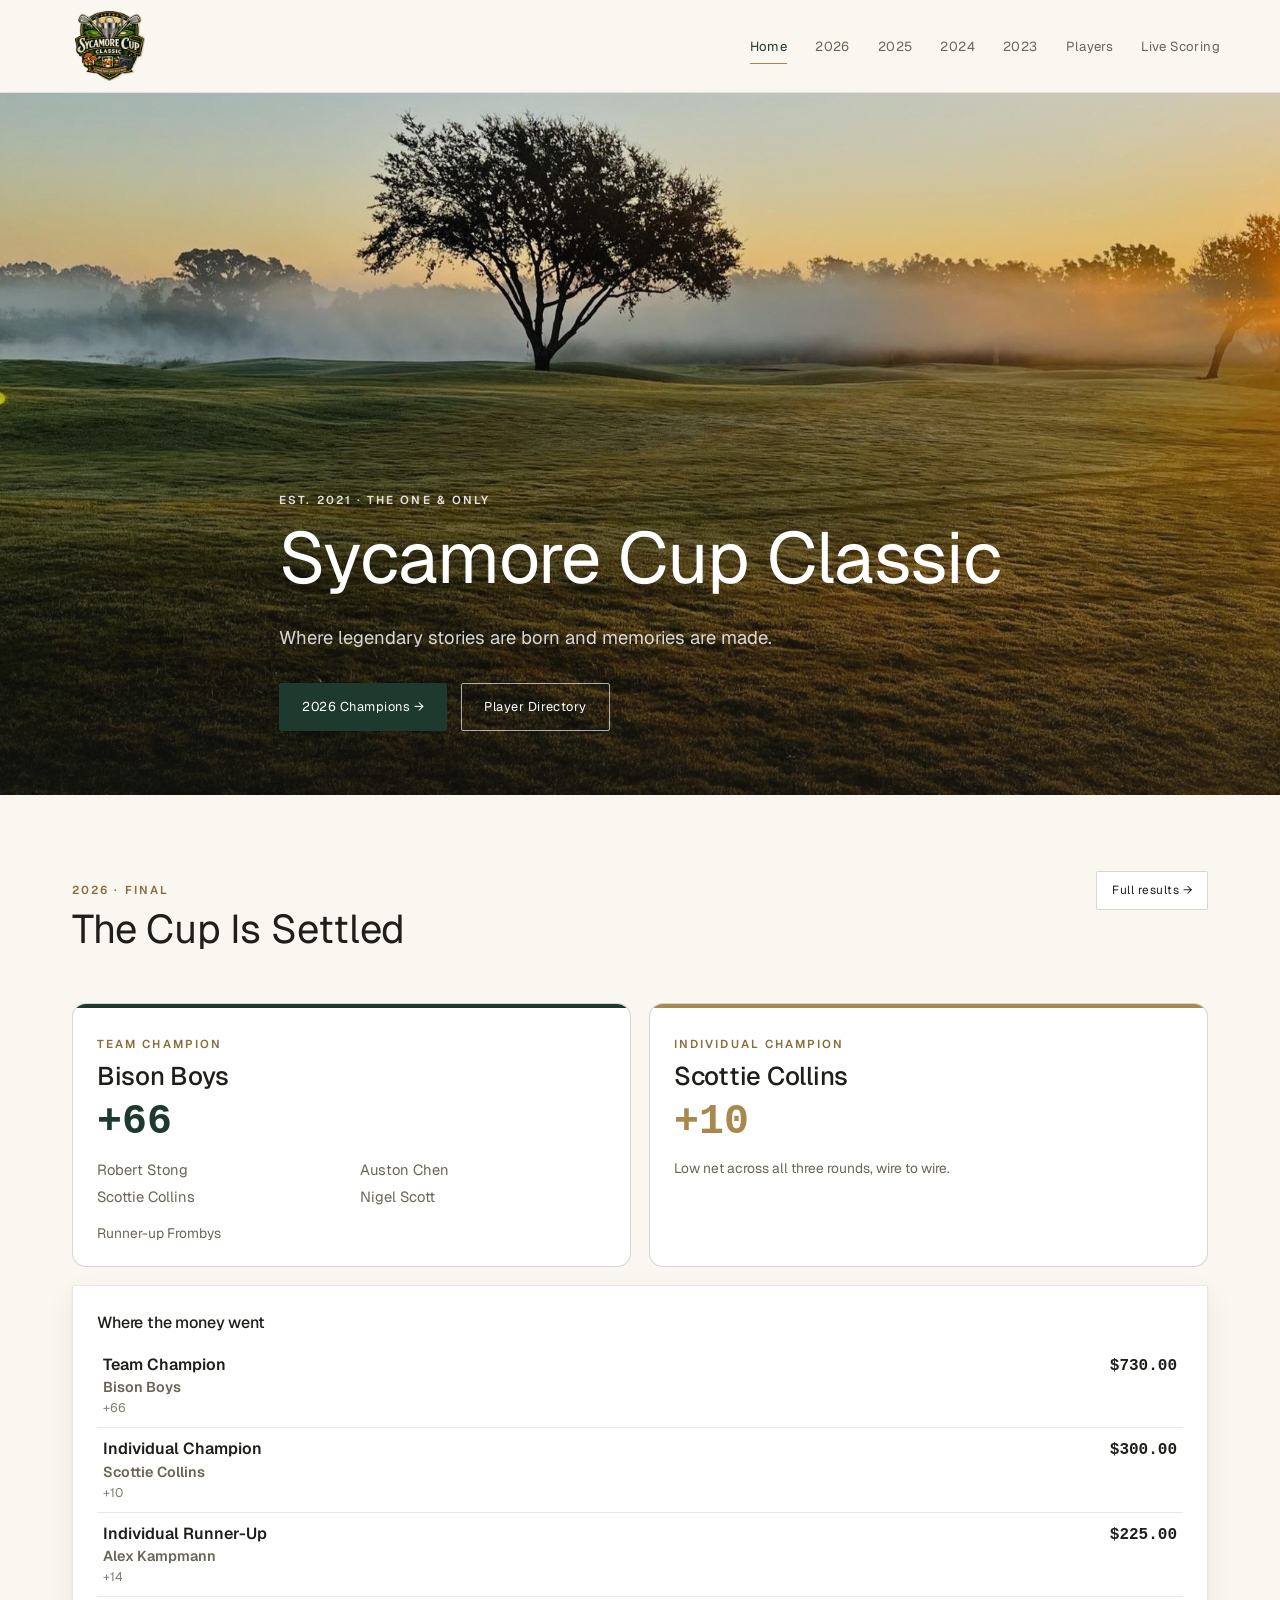
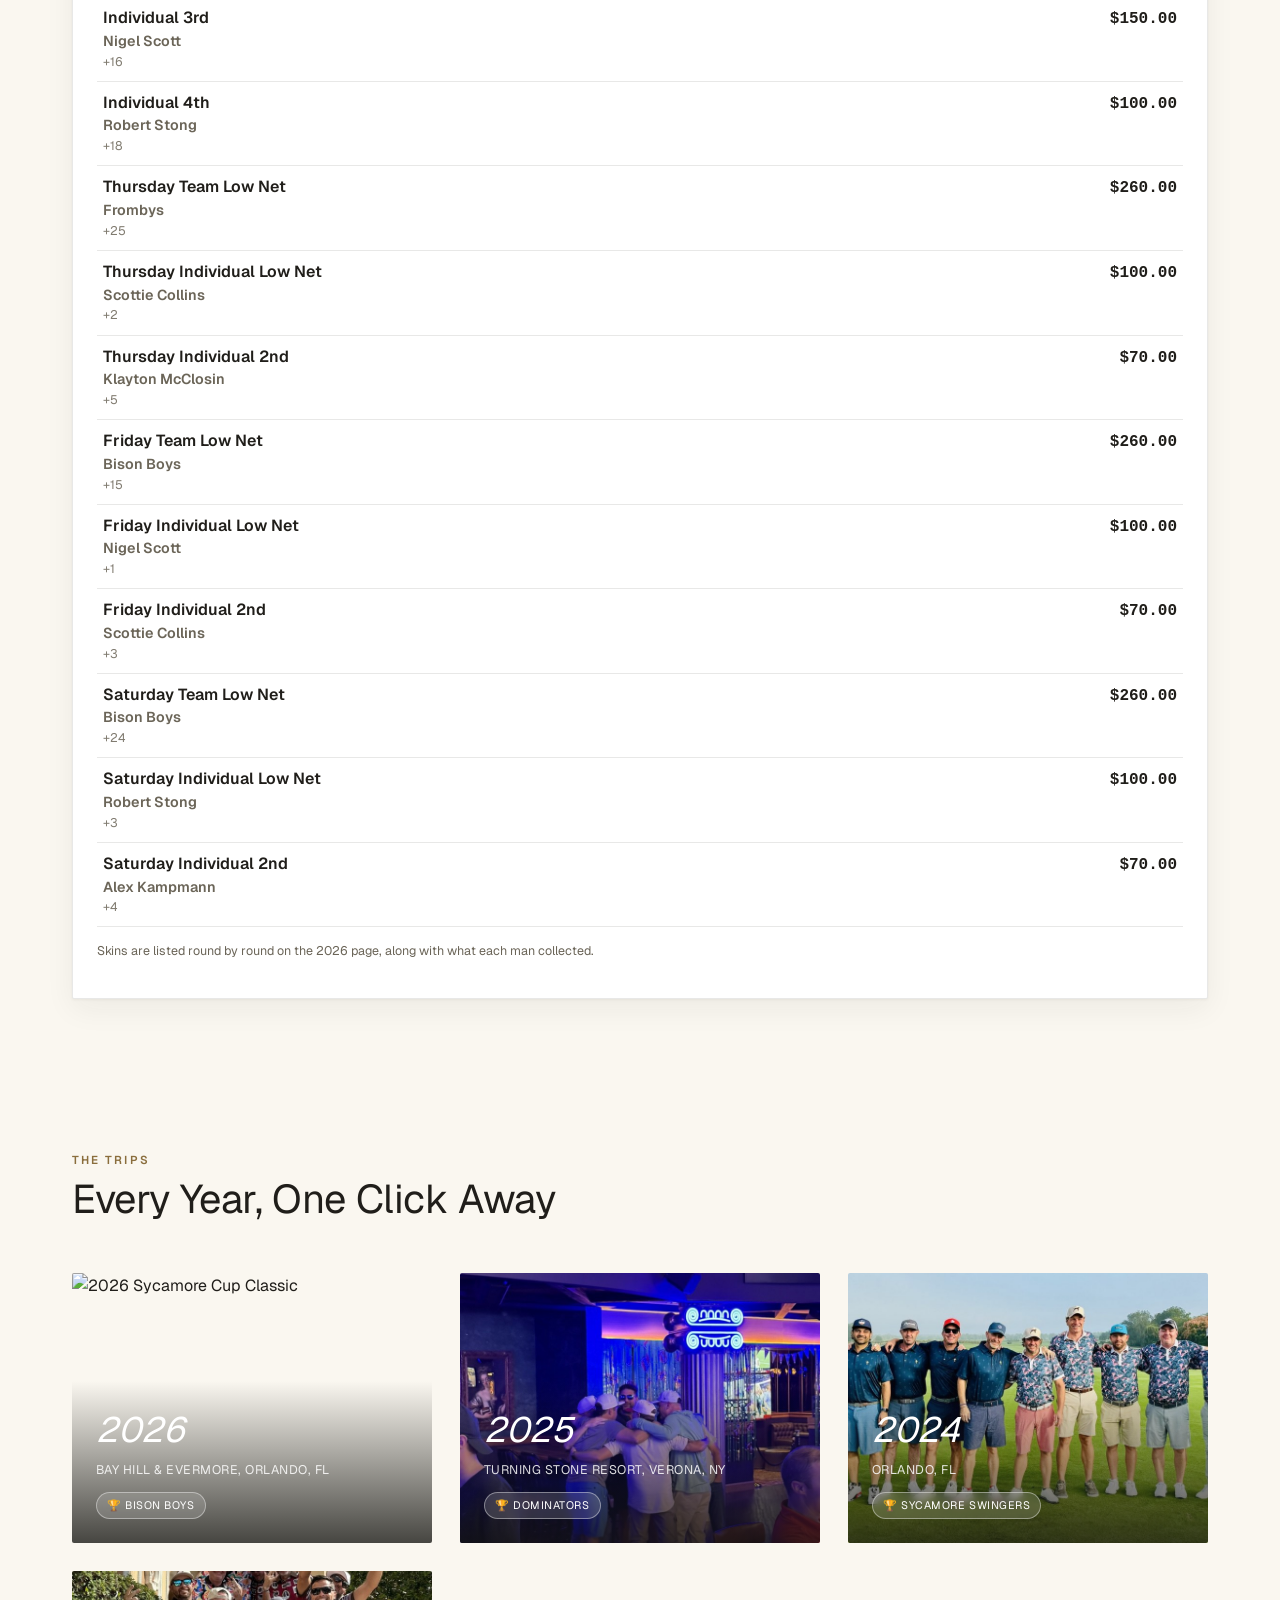
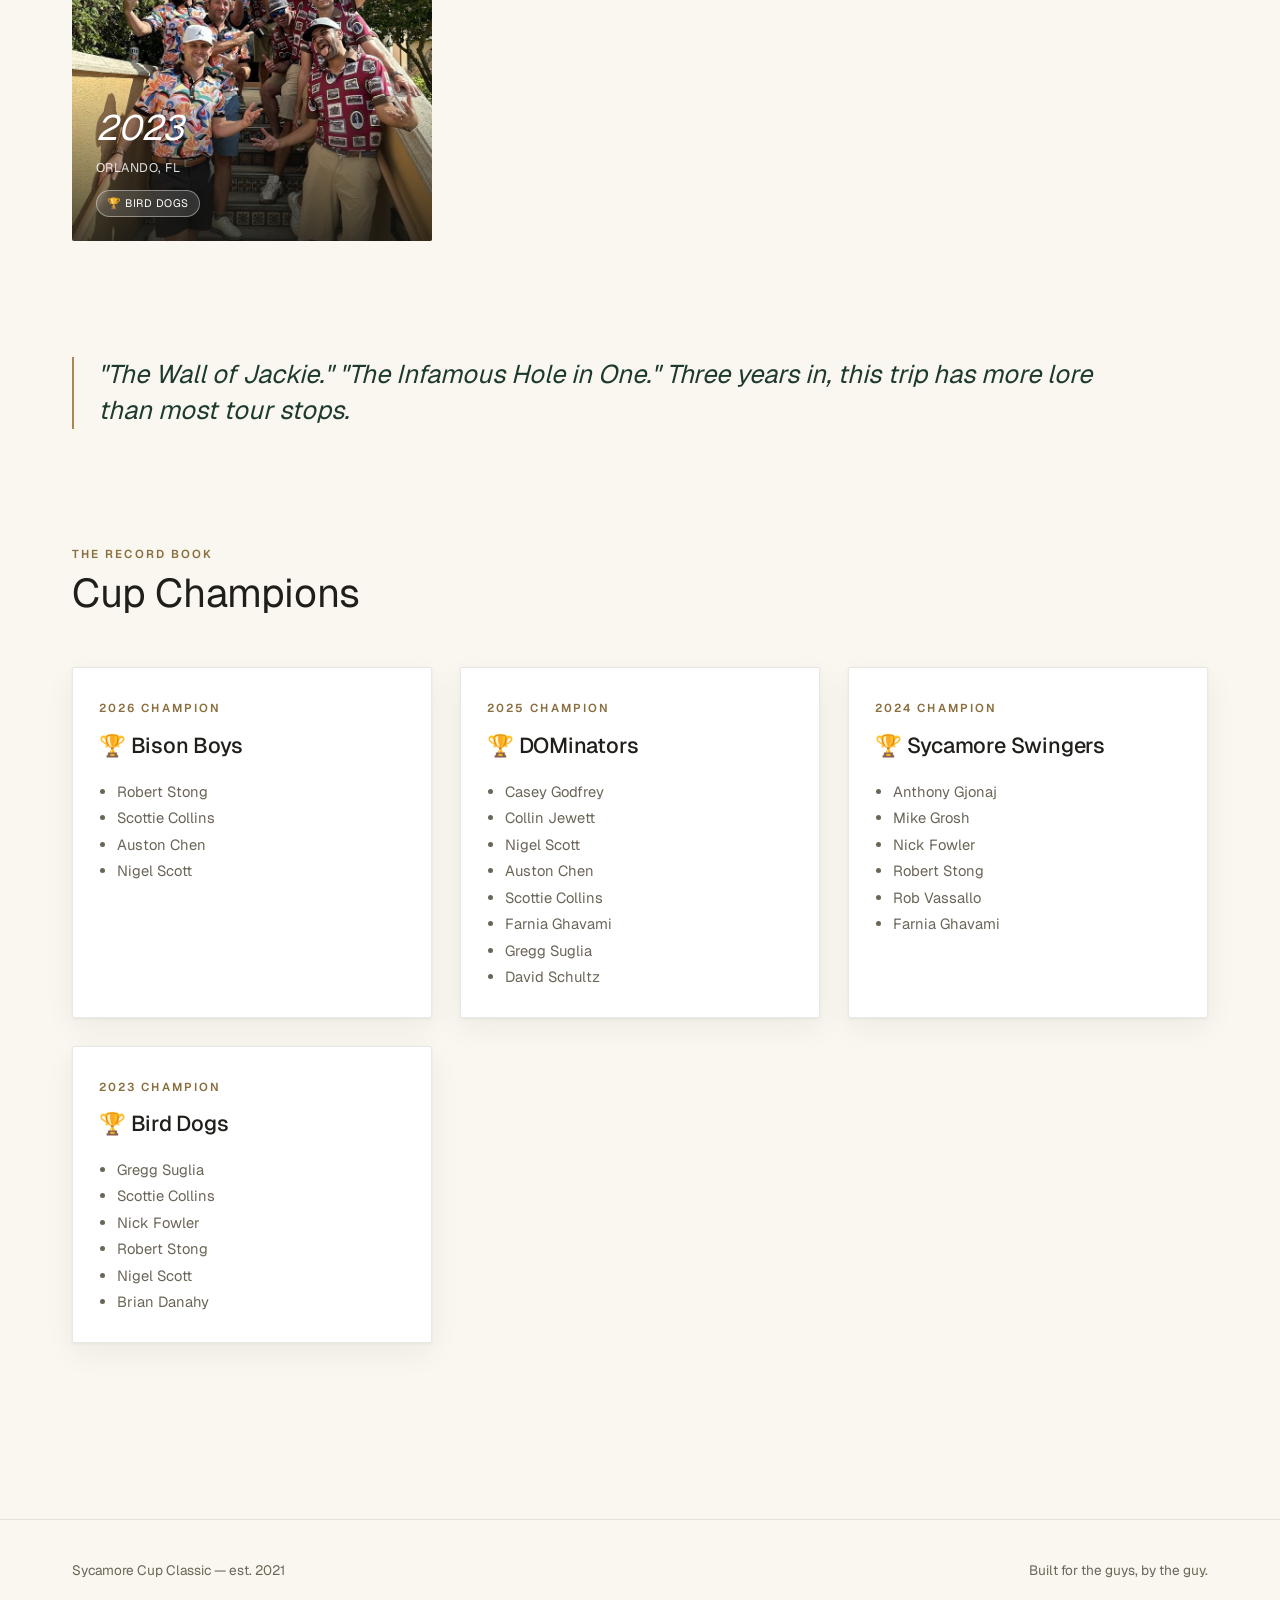
==== commit 327fef3b: "Take the total off the site Individual prizes are published; the sum of them is not.  Removed: the "" ====
--- a/index.html
+++ b/index.html
@@ -112,7 +112,7 @@
       rows.push([d.day + ' ' + pz.what, pz.who, par(pz.score), pz.amount])));
 
     document.getElementById('latest-money').innerHTML = `
-      <h4 class="money-h" style="margin-top:0;">Where the ${money(F.purse)} went</h4>
+      <h4 class="money-h" style="margin-top:0;">Where the money went</h4>
       <table class="lb money-table">
         <tbody>${rows.map(r => `<tr>
           <td class="prize"><span class="what">${r[0]}</span><span class="who">${r[1]} <small>${r[2]}</small></span></td>
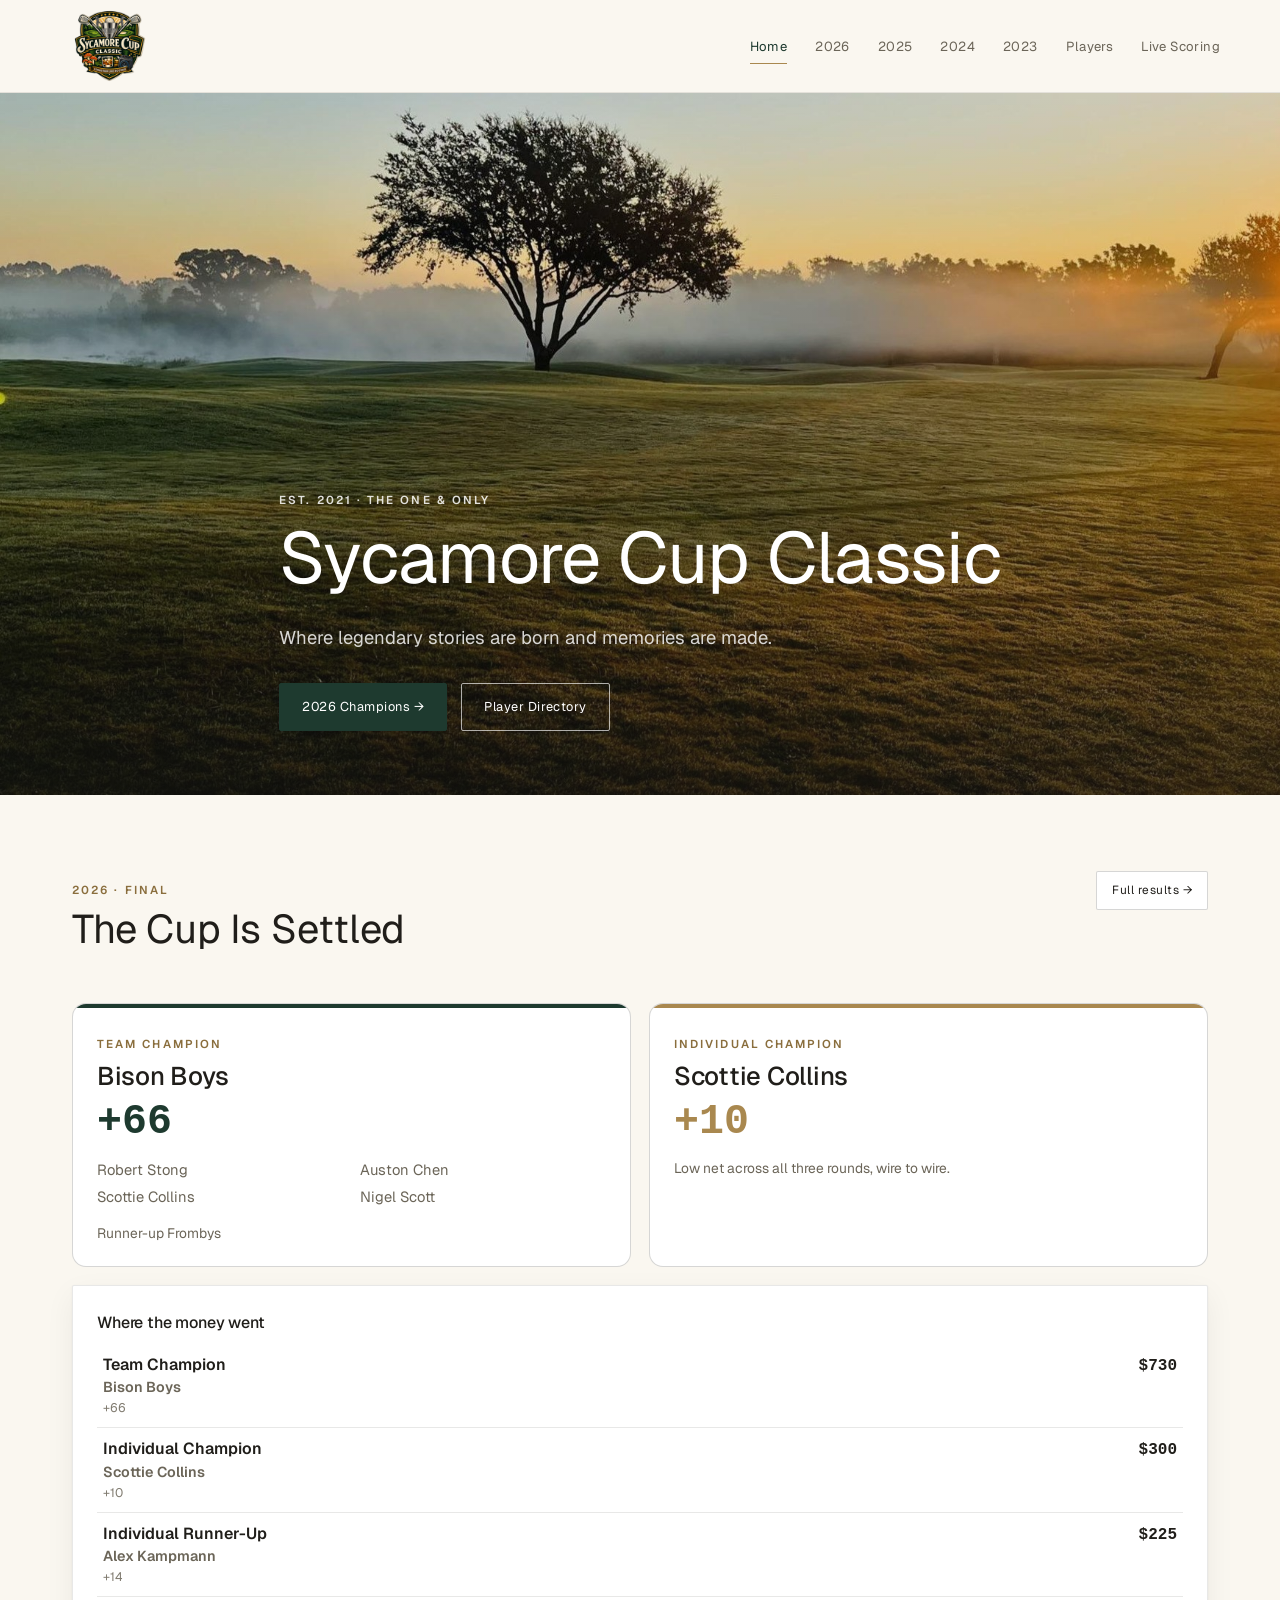
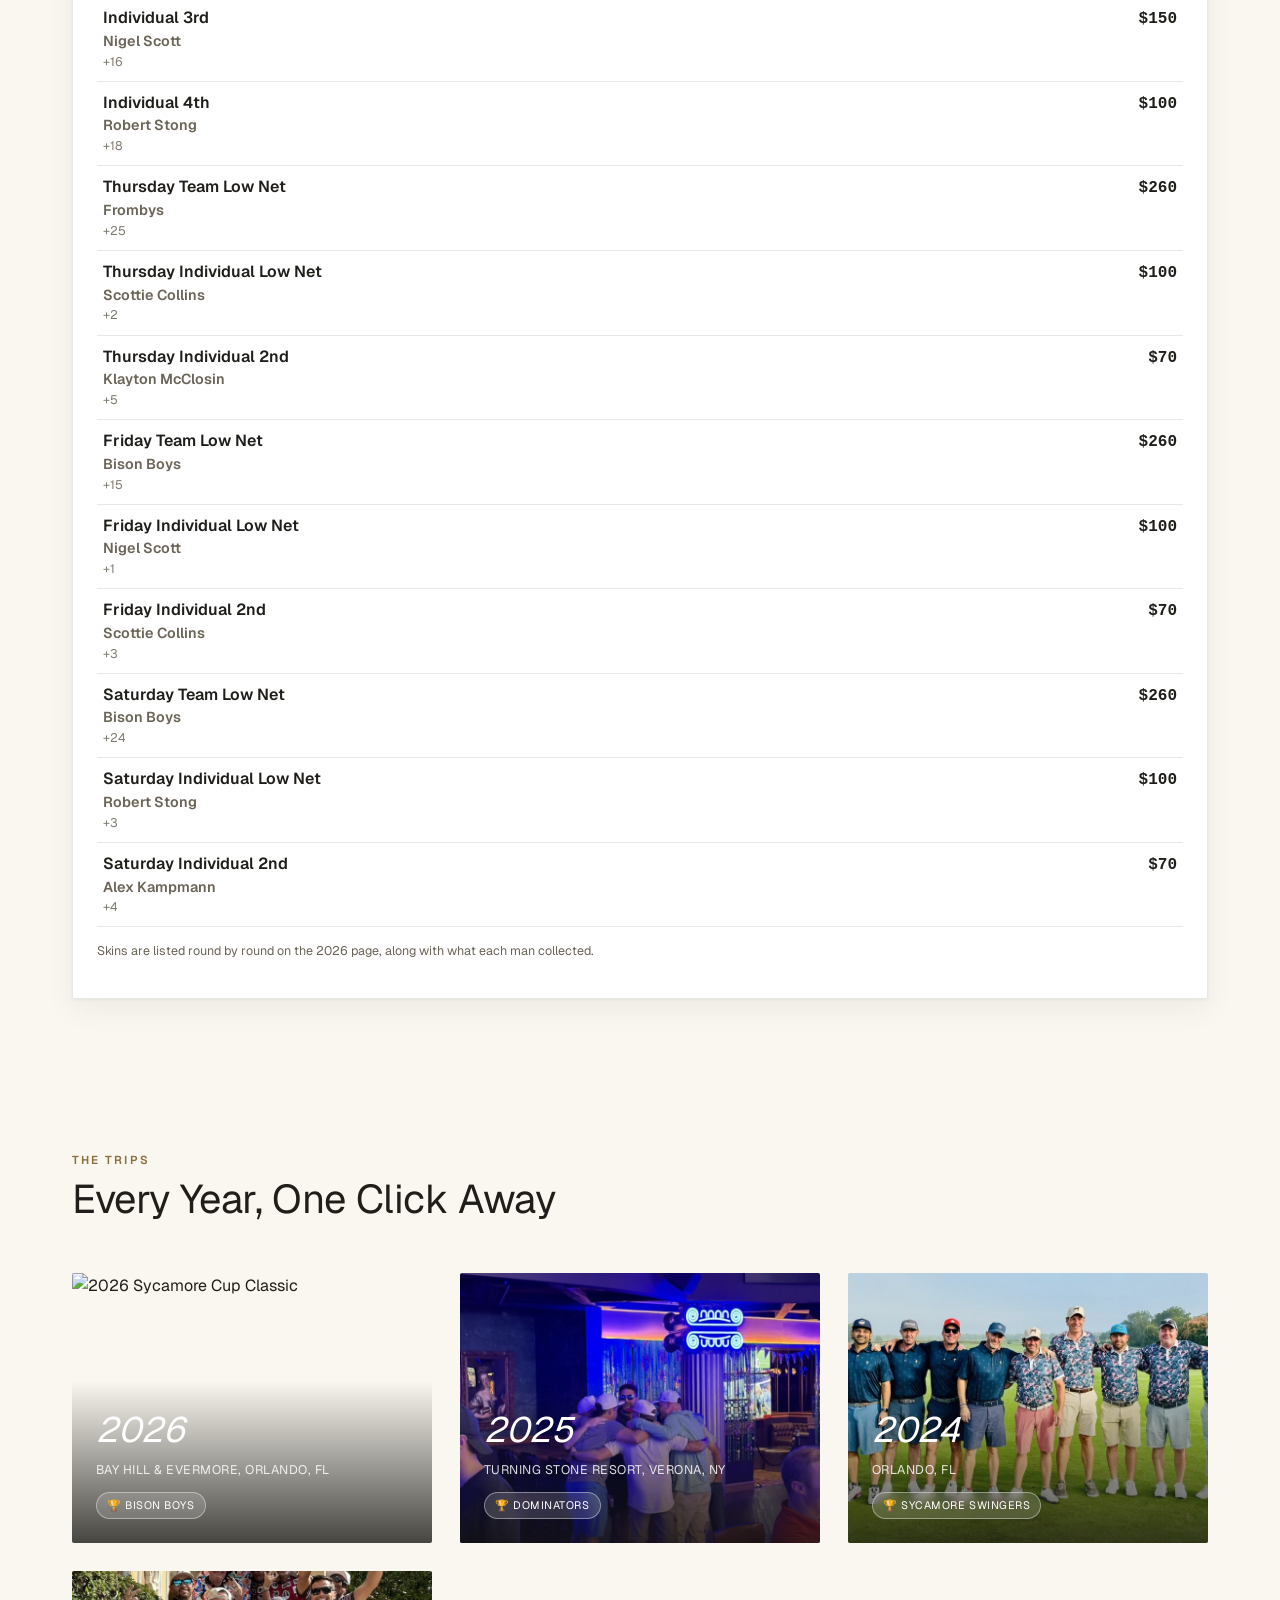
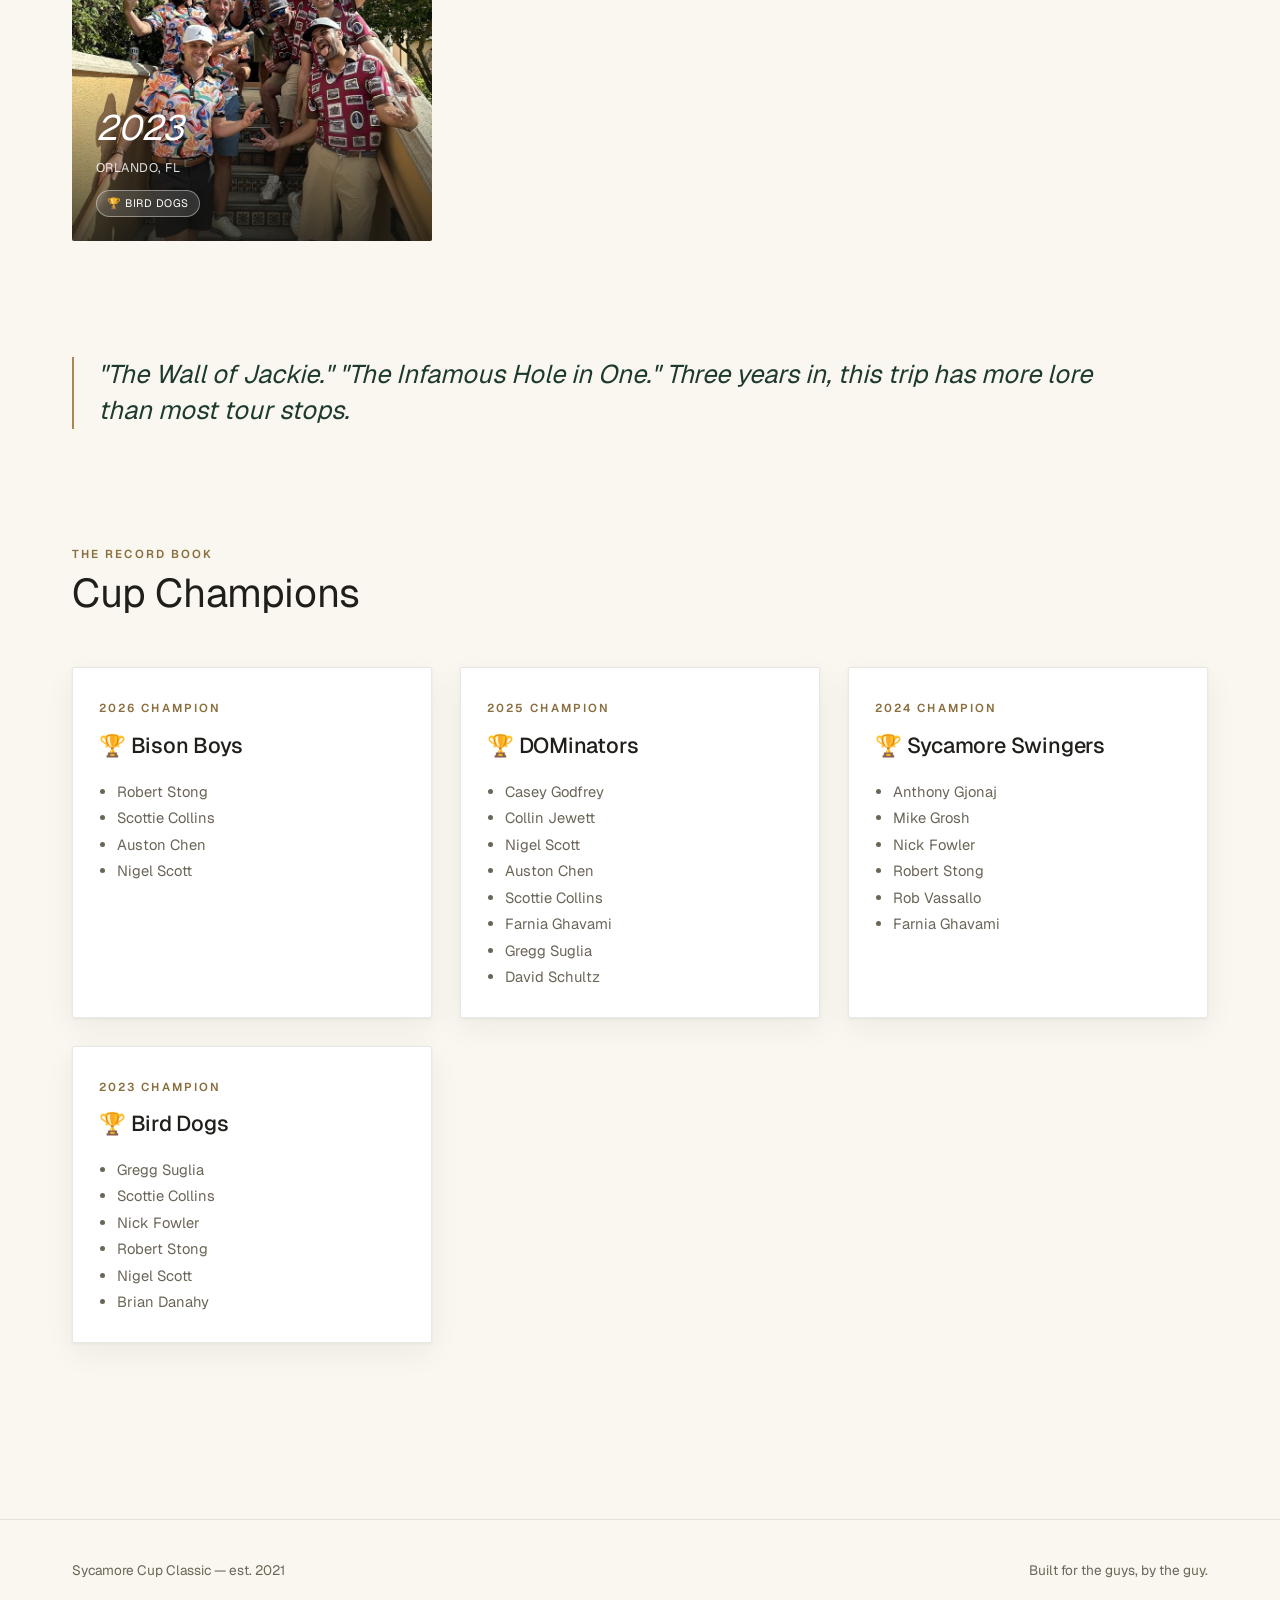
==== commit 04eb68e7: "Money shows in whole dollars, always rounded down $841.17 reads as $841; $113.78 reads as $113. Ever" ====
--- a/index.html
+++ b/index.html
@@ -81,7 +81,8 @@
   fetch('data/2026-final.json').then(r => r.json()).then(F => {
     const nameOf = id => (F.players.find(p => p.id === id) || {}).name || id;
     const par = n => n === 0 ? 'E' : (n > 0 ? '+' + n : String(n));
-    const money = n => '$' + n.toLocaleString('en-US', { minimumFractionDigits: 2, maximumFractionDigits: 2 });
+    // Whole dollars, always rounded DOWN — same rule as formatMoney in the engine.
+    const money = n => '$' + Math.floor(n).toLocaleString('en-US');
     const roster = F.teams.find(t => t.id === F.champions.team.id).roster;
 
     document.getElementById('latest-champions').innerHTML = `
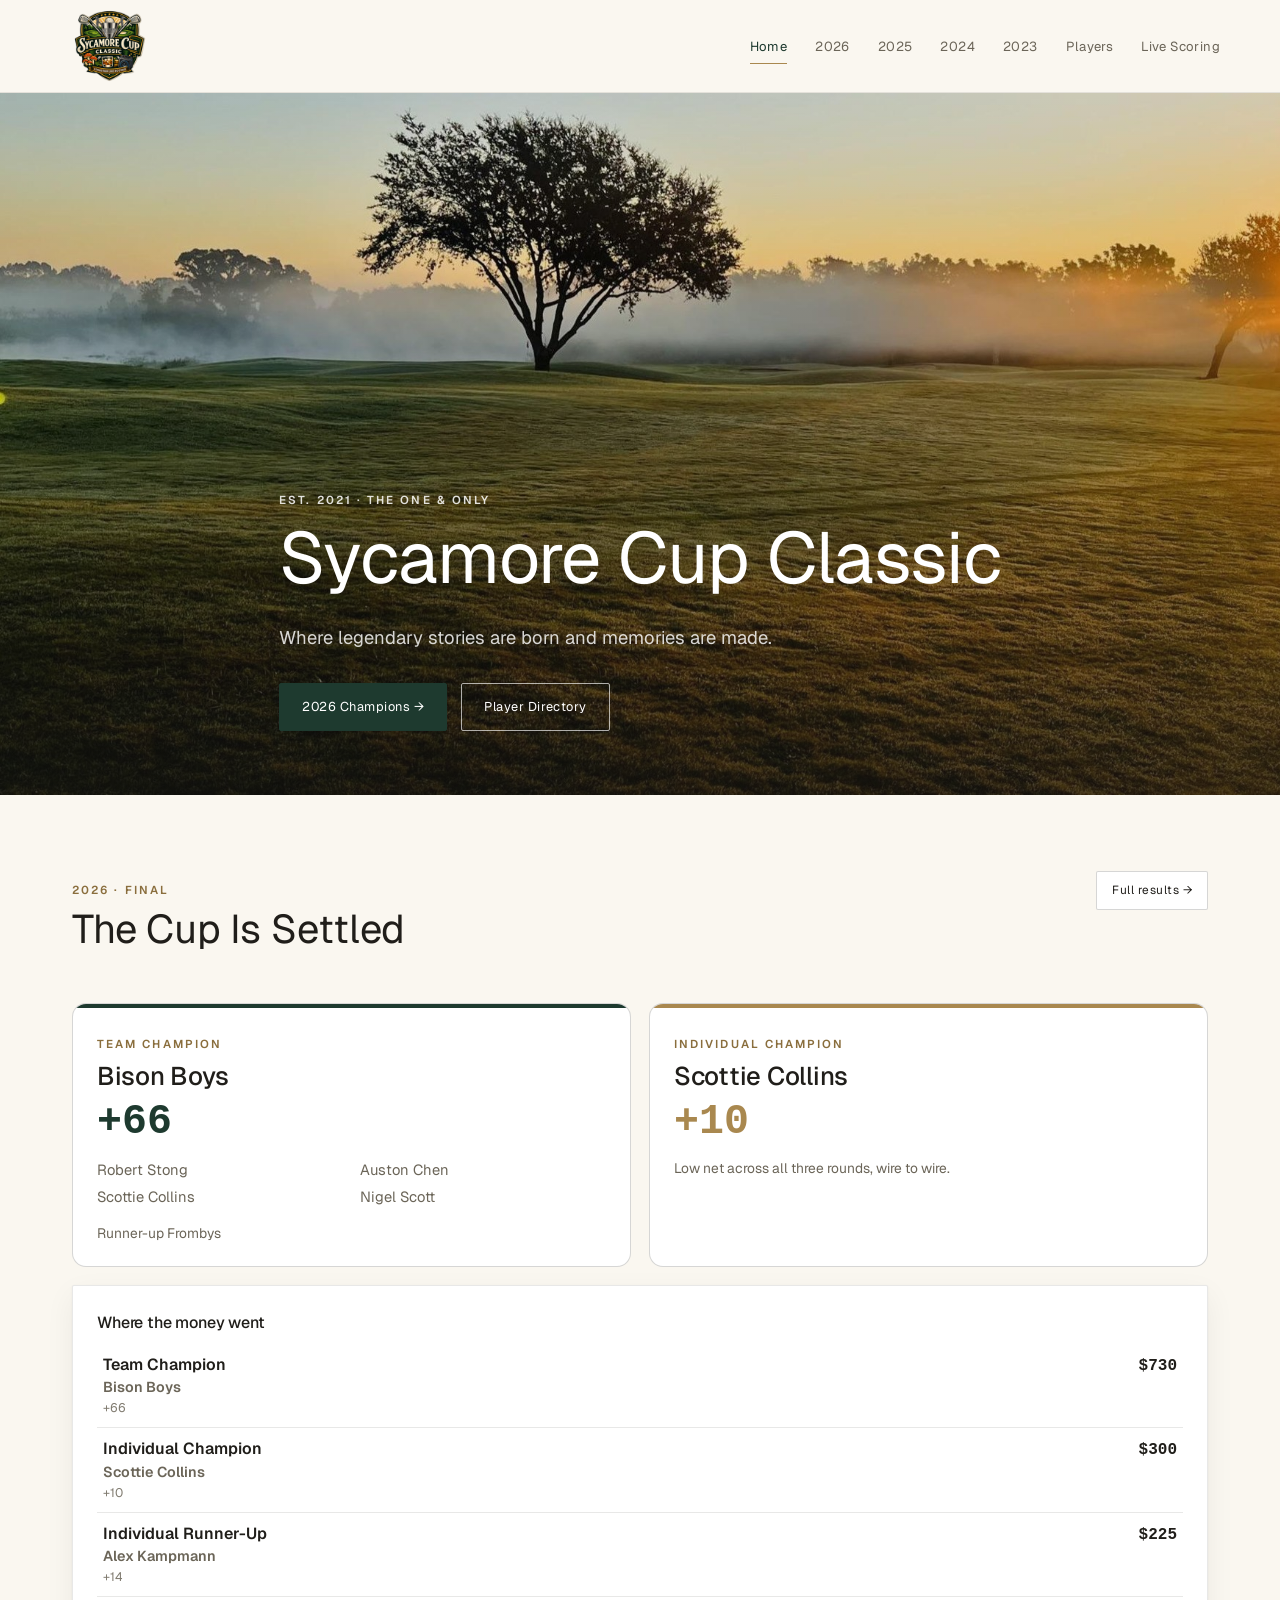
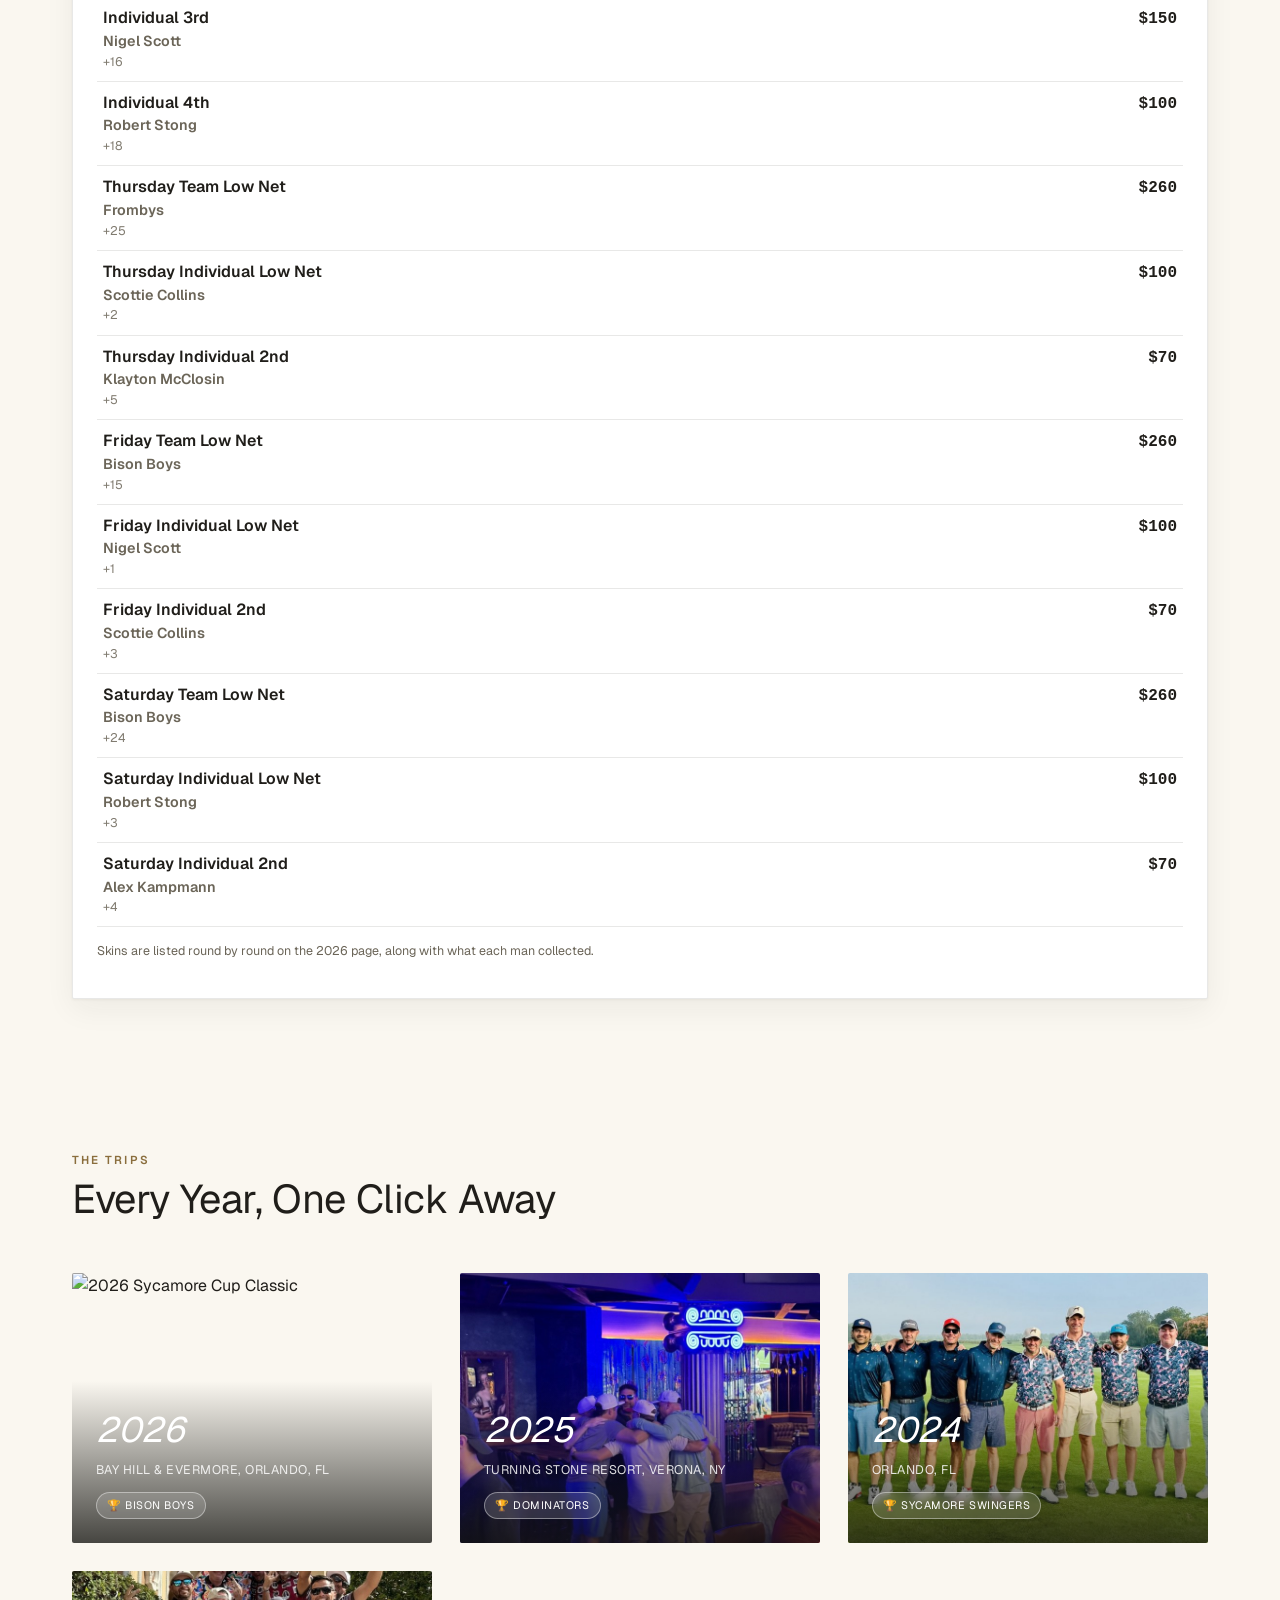
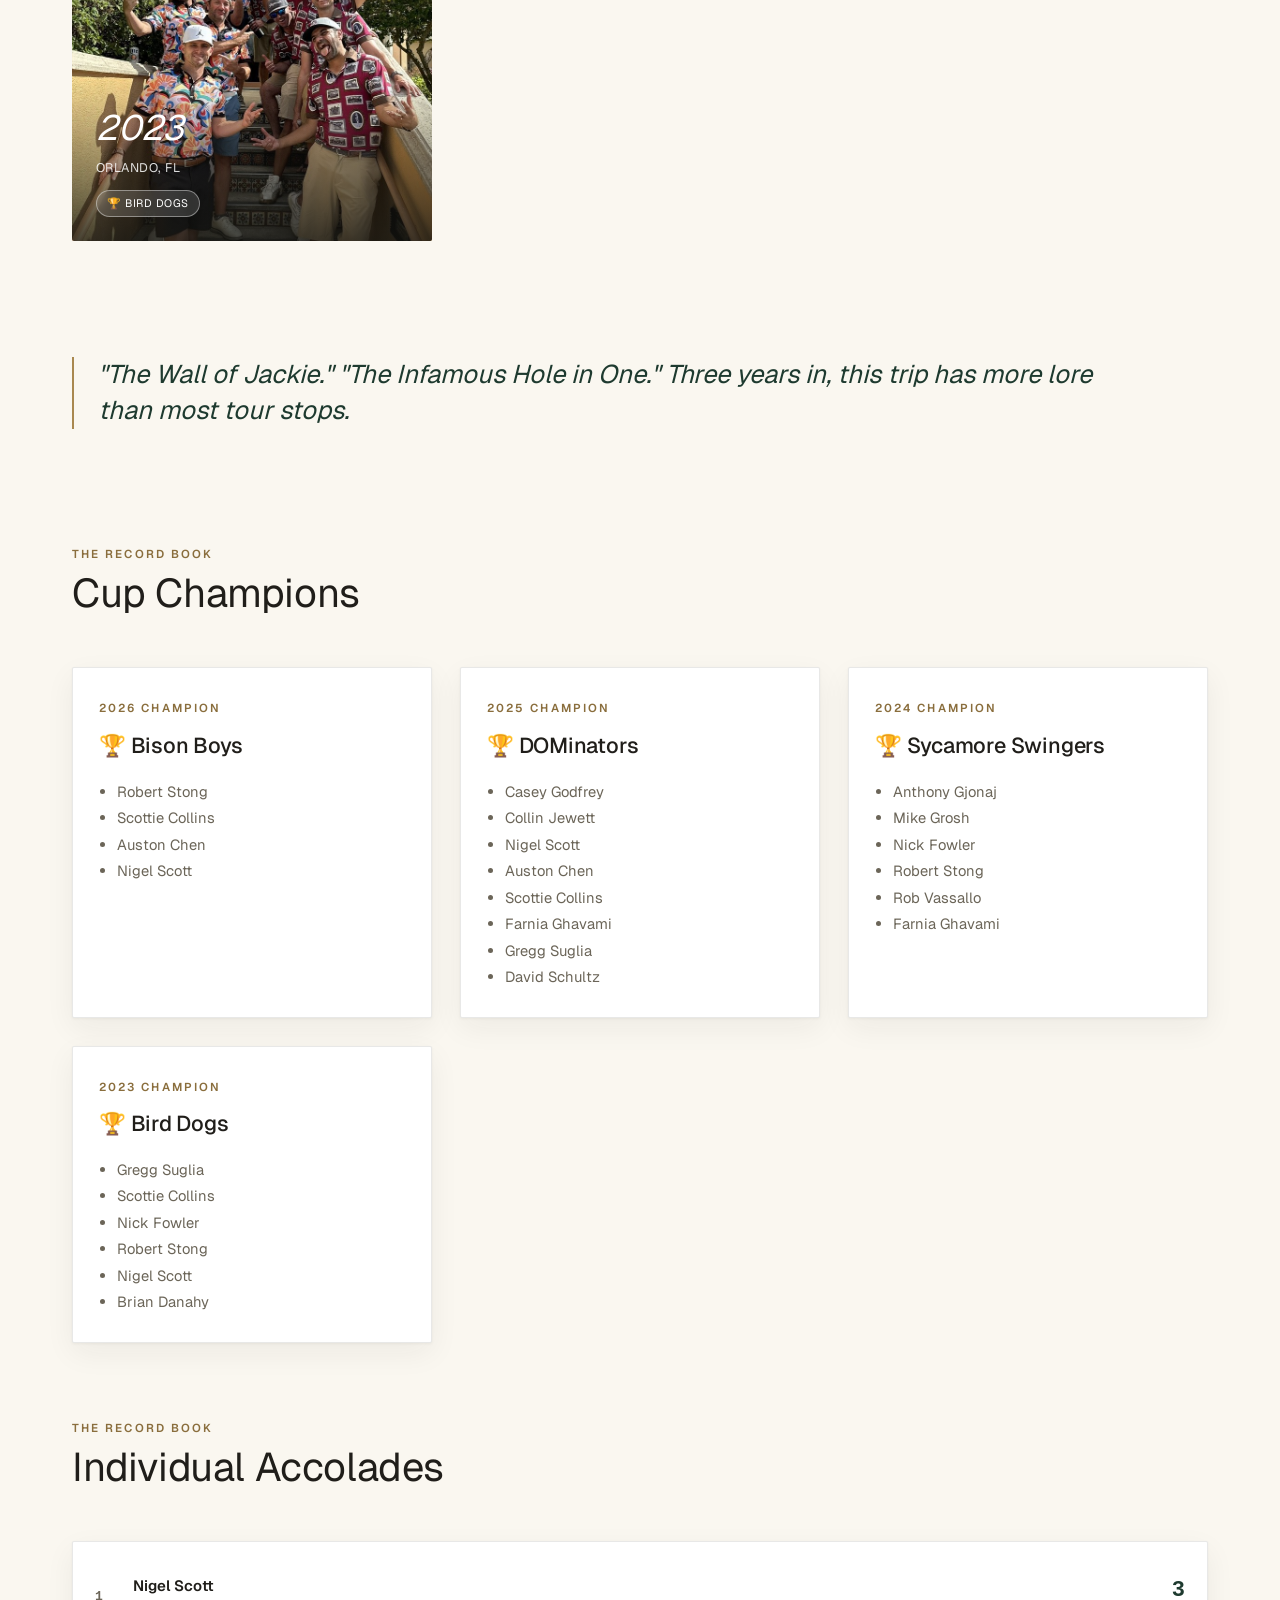
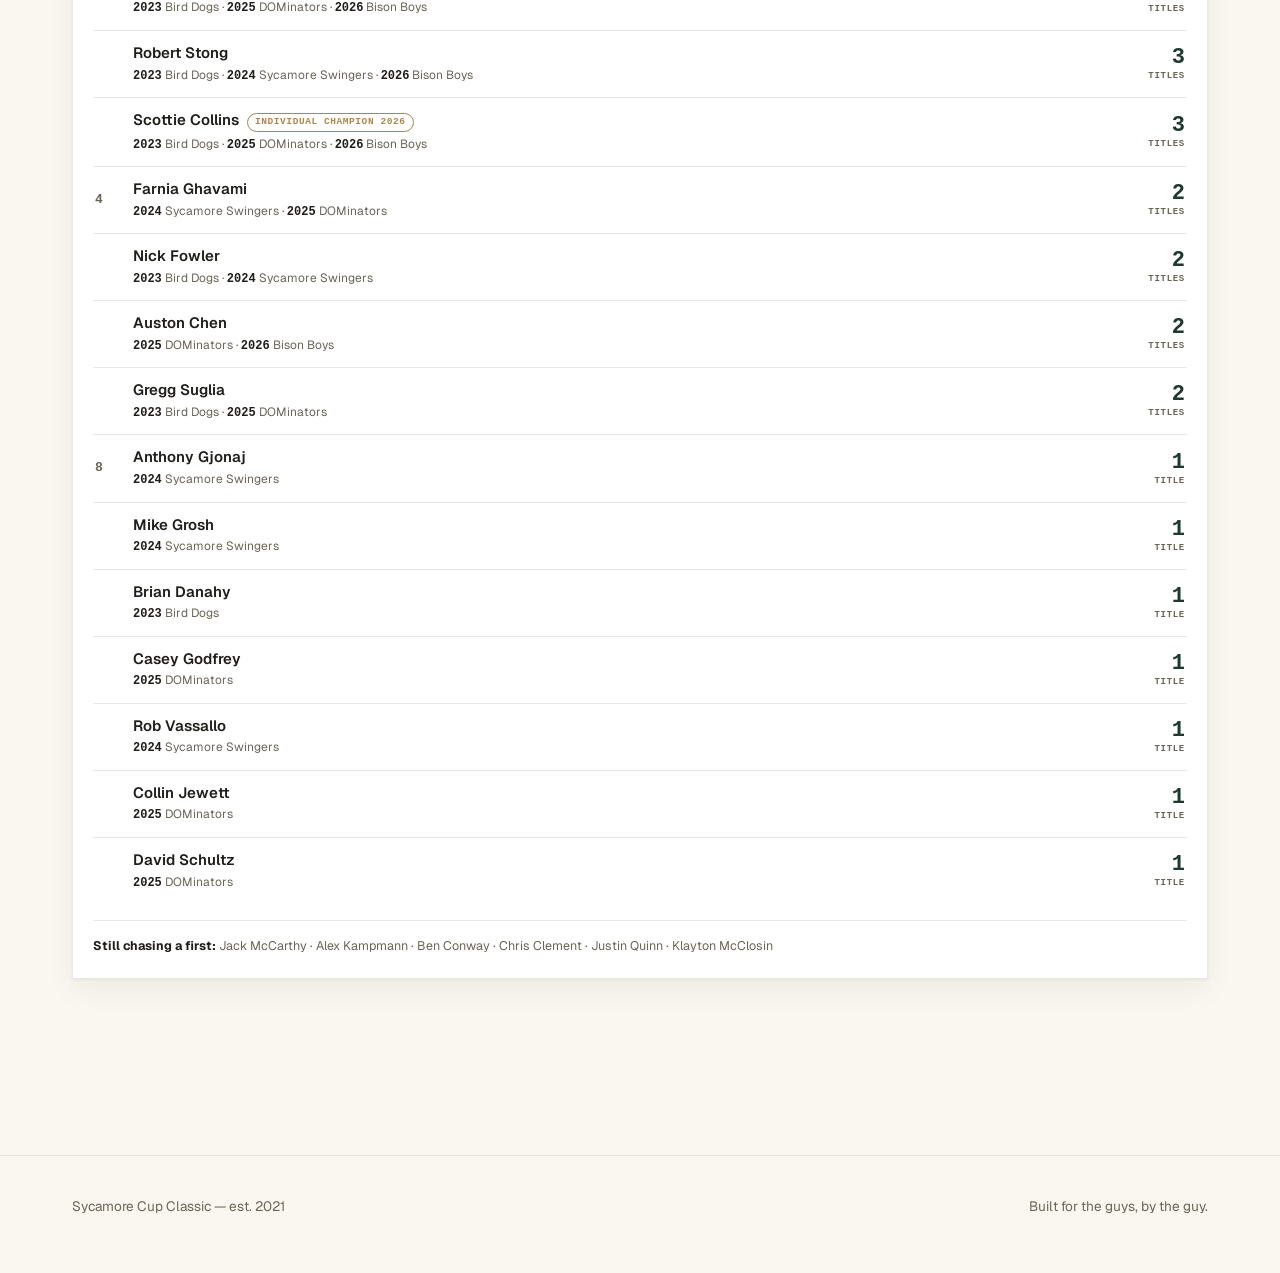
==== commit 8de62971: "Individual Accolades on the home page Under Cup Champions: every man who has won the Cup, how many t" ====
--- a/index.html
+++ b/index.html
@@ -64,6 +64,17 @@
   </div>
 </section>
 
+<section class="section" id="accolades" style="padding-top:0;">
+  <div class="wrap">
+    <div class="section-head">
+      <div><span class="eyebrow">The Record Book</span><h2>Individual Accolades</h2></div>
+    </div>
+    <div class="card" style="padding:22px 20px;">
+      <div id="acc-list"></div>
+    </div>
+  </div>
+</section>
+
 <footer class="site-footer" id="site-footer"></footer>
 
 <script src="js/app.js"></script>
@@ -123,7 +134,60 @@
         <a href="years/2026.html#money">2026 page</a>, along with what each man collected.</p>`;
   });
 
-  loadData().then(data => {
+  // Individual Accolades — who has won the Cup, how many times, and when.
+  // A title means being on the championship team that year, which is the same
+  // thing the "2 won" on a player card counts.
+  Promise.all([
+    loadData(),
+    fetch('data/2026-final.json').then(r => r.json()).catch(() => null)
+  ]).then(([data, fin]) => {
+    // Three of the 2026 men were never added to data.players, so fall back to
+    // the 2026 roster for a name before giving up and showing the raw id.
+    const extra = {};
+    (fin ? fin.players : []).forEach(p => extra[p.id] = p.name);
+    const nameOf = id => (data.players.find(p => p.id === id) || {}).name || extra[id] || id;
+
+    const tally = {};
+    Object.values(data.years).sort((a, b) => a.year - b.year).forEach(y => {
+      (y.teams || []).forEach(t => (t.roster || []).forEach(r => {
+        const v = tally[r.playerId] || (tally[r.playerId] = { cups: 0, wins: [] });
+        v.cups++;
+        if (t.result === 'Champion') v.wins.push({ year: y.year, team: t.name });
+      }));
+    });
+
+    // Individual championships, where a year recorded one.
+    const indTitles = {};
+    Object.values(data.years).forEach(y => {
+      if (!y.individualChampion) return;
+      const m = data.players.find(p => p.name === y.individualChampion)
+            || (fin ? fin.players.find(p => p.name === y.individualChampion) : null);
+      if (m) (indTitles[m.id] = indTitles[m.id] || []).push(y.year);
+    });
+
+    const rows = Object.entries(tally).map(([id, v]) => ({ id, name: nameOf(id), ...v }))
+      .sort((a, b) => b.wins.length - a.wins.length || b.cups - a.cups || a.name.localeCompare(b.name));
+    const winners = rows.filter(r => r.wins.length);
+    const chasing = rows.filter(r => !r.wins.length);
+
+    document.getElementById('acc-list').innerHTML = `
+      <div class="acc-list">
+        ${winners.map((r, i) => {
+          const tie = i > 0 && winners[i - 1].wins.length === r.wins.length;
+          return `<div class="acc-row">
+            <span class="acc-rank">${tie ? '' : i + 1}</span>
+            <span class="acc-main">
+              <span class="acc-name">${r.name}${(indTitles[r.id] || []).length
+                ? `<span class="acc-badge">Individual Champion ${indTitles[r.id].join(', ')}</span>` : ''}</span>
+              <span class="acc-years">${r.wins.map(w => `<b>${w.year}</b> ${w.team}`).join(' &middot; ')}</span>
+            </span>
+            <span class="acc-count">${r.wins.length}<small>${r.wins.length === 1 ? 'title' : 'titles'}</small></span>
+          </div>`;
+        }).join('')}
+      </div>
+      ${chasing.length ? `<p class="acc-chasing"><strong>Still chasing a first:</strong>
+        ${chasing.map(r => r.name).join(' &middot; ')}</p>` : ''}`;
+
     const cardsEl = document.getElementById('year-cards');
     const years = Object.values(data.years).sort((a,b) => b.year - a.year);
     cardsEl.innerHTML = years.map(y => `
--- a/css/scoring.css
+++ b/css/scoring.css
@@ -851,3 +851,58 @@
   text-transform: uppercase; color: var(--forest);
   border: 1px solid var(--forest); border-radius: 999px; padding: 5px 12px;
 }
+
+/* =========================================================
+   INDIVIDUAL ACCOLADES — home page record book
+   ========================================================= */
+.acc-list { display: flex; flex-direction: column; }
+.acc-row {
+  display: grid;
+  grid-template-columns: 26px 1fr auto;
+  align-items: center; gap: 12px;
+  padding: 12px 2px;
+  border-top: 1px solid var(--line);
+}
+.acc-row:first-child { border-top: none; }
+.acc-rank {
+  font-family: var(--font-mono); font-size: 13px; font-weight: 600;
+  color: var(--ink-soft); font-variant-numeric: tabular-nums;
+}
+.acc-main { min-width: 0; }
+.acc-name {
+  display: block; font-family: var(--font-display); font-weight: 600;
+  font-size: 15px; color: var(--ink); line-height: 1.3;
+}
+.acc-badge {
+  display: inline-block; margin-left: 8px; vertical-align: 1px;
+  font-family: var(--font-mono); font-size: 9.5px; letter-spacing: .06em;
+  text-transform: uppercase; font-weight: 600;
+  color: var(--brass, #9a7b3f); border: 1px solid currentColor;
+  border-radius: 999px; padding: 2px 7px; white-space: nowrap;
+}
+.acc-years {
+  display: block; margin-top: 3px;
+  font-size: 12px; color: var(--ink-soft); line-height: 1.55;
+}
+.acc-years b { font-family: var(--font-mono); font-weight: 600; color: var(--ink); }
+.acc-count {
+  font-family: var(--font-mono); font-size: 22px; font-weight: 600;
+  color: var(--forest); line-height: 1; text-align: right;
+  font-variant-numeric: tabular-nums;
+}
+.acc-count small {
+  display: block; font-size: 9px; letter-spacing: .08em; text-transform: uppercase;
+  font-weight: 600; color: var(--ink-soft); margin-top: 3px;
+}
+.acc-chasing {
+  margin: 16px 0 0; padding-top: 14px; border-top: 1px solid var(--line);
+  font-size: 12.5px; color: var(--ink-soft); line-height: 1.7;
+}
+.acc-chasing strong { color: var(--ink); }
+
+@media (max-width: 430px) {
+  .acc-row { grid-template-columns: 20px 1fr auto; gap: 9px; }
+  .acc-name { font-size: 14px; }
+  .acc-badge { display: block; margin: 4px 0 0; }
+  .acc-count { font-size: 19px; }
+}
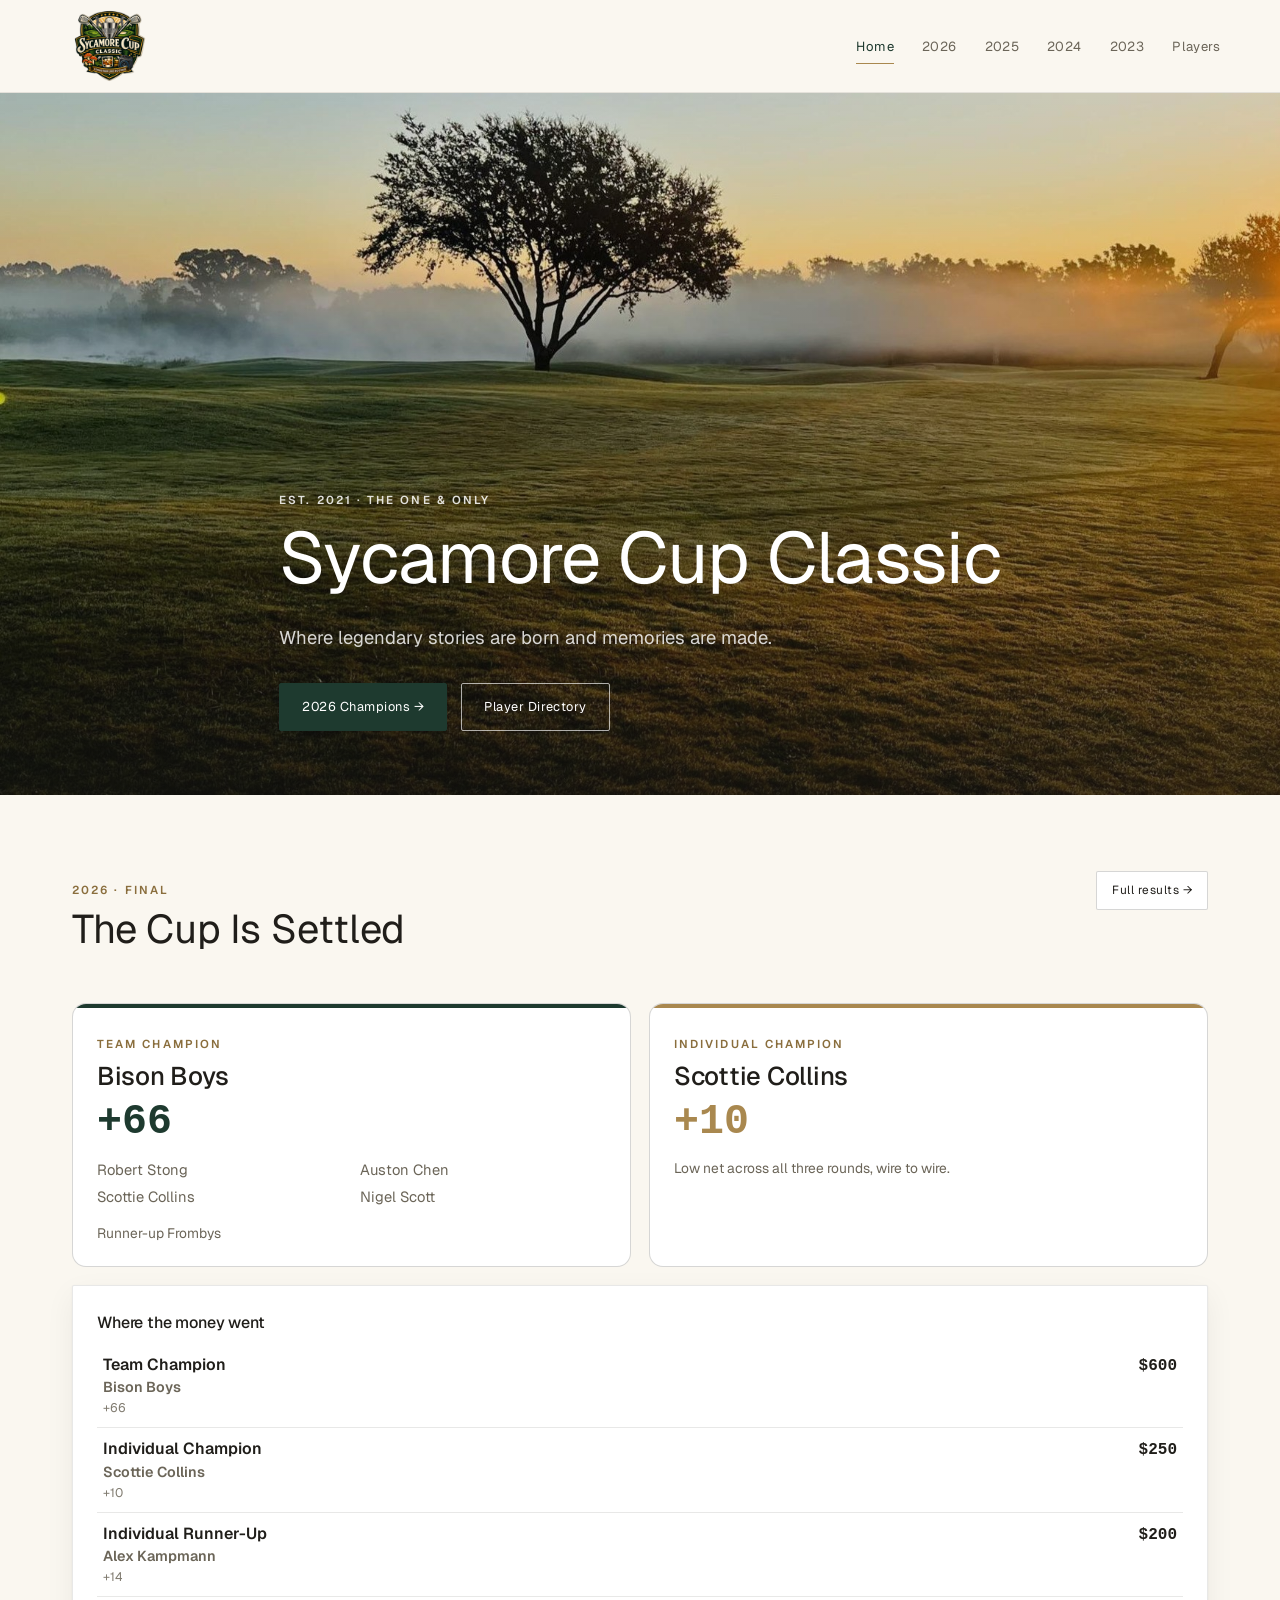
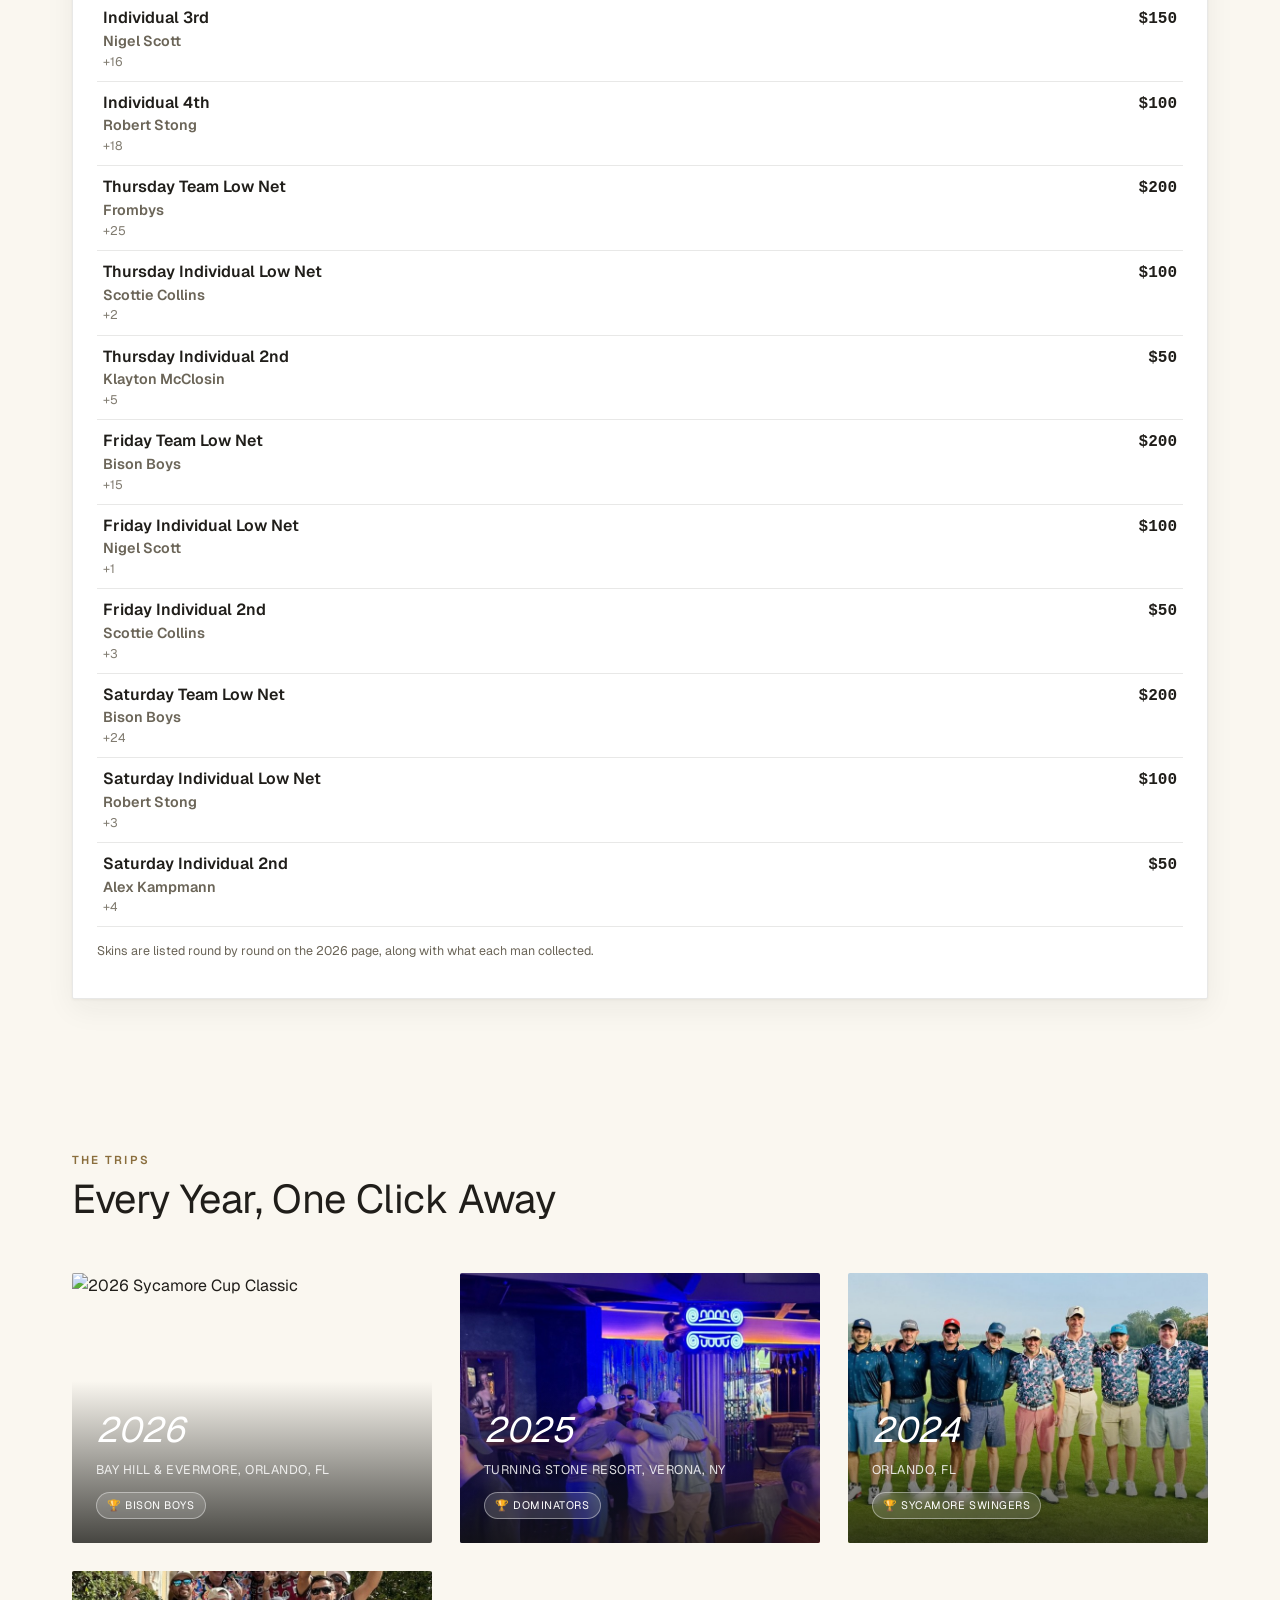
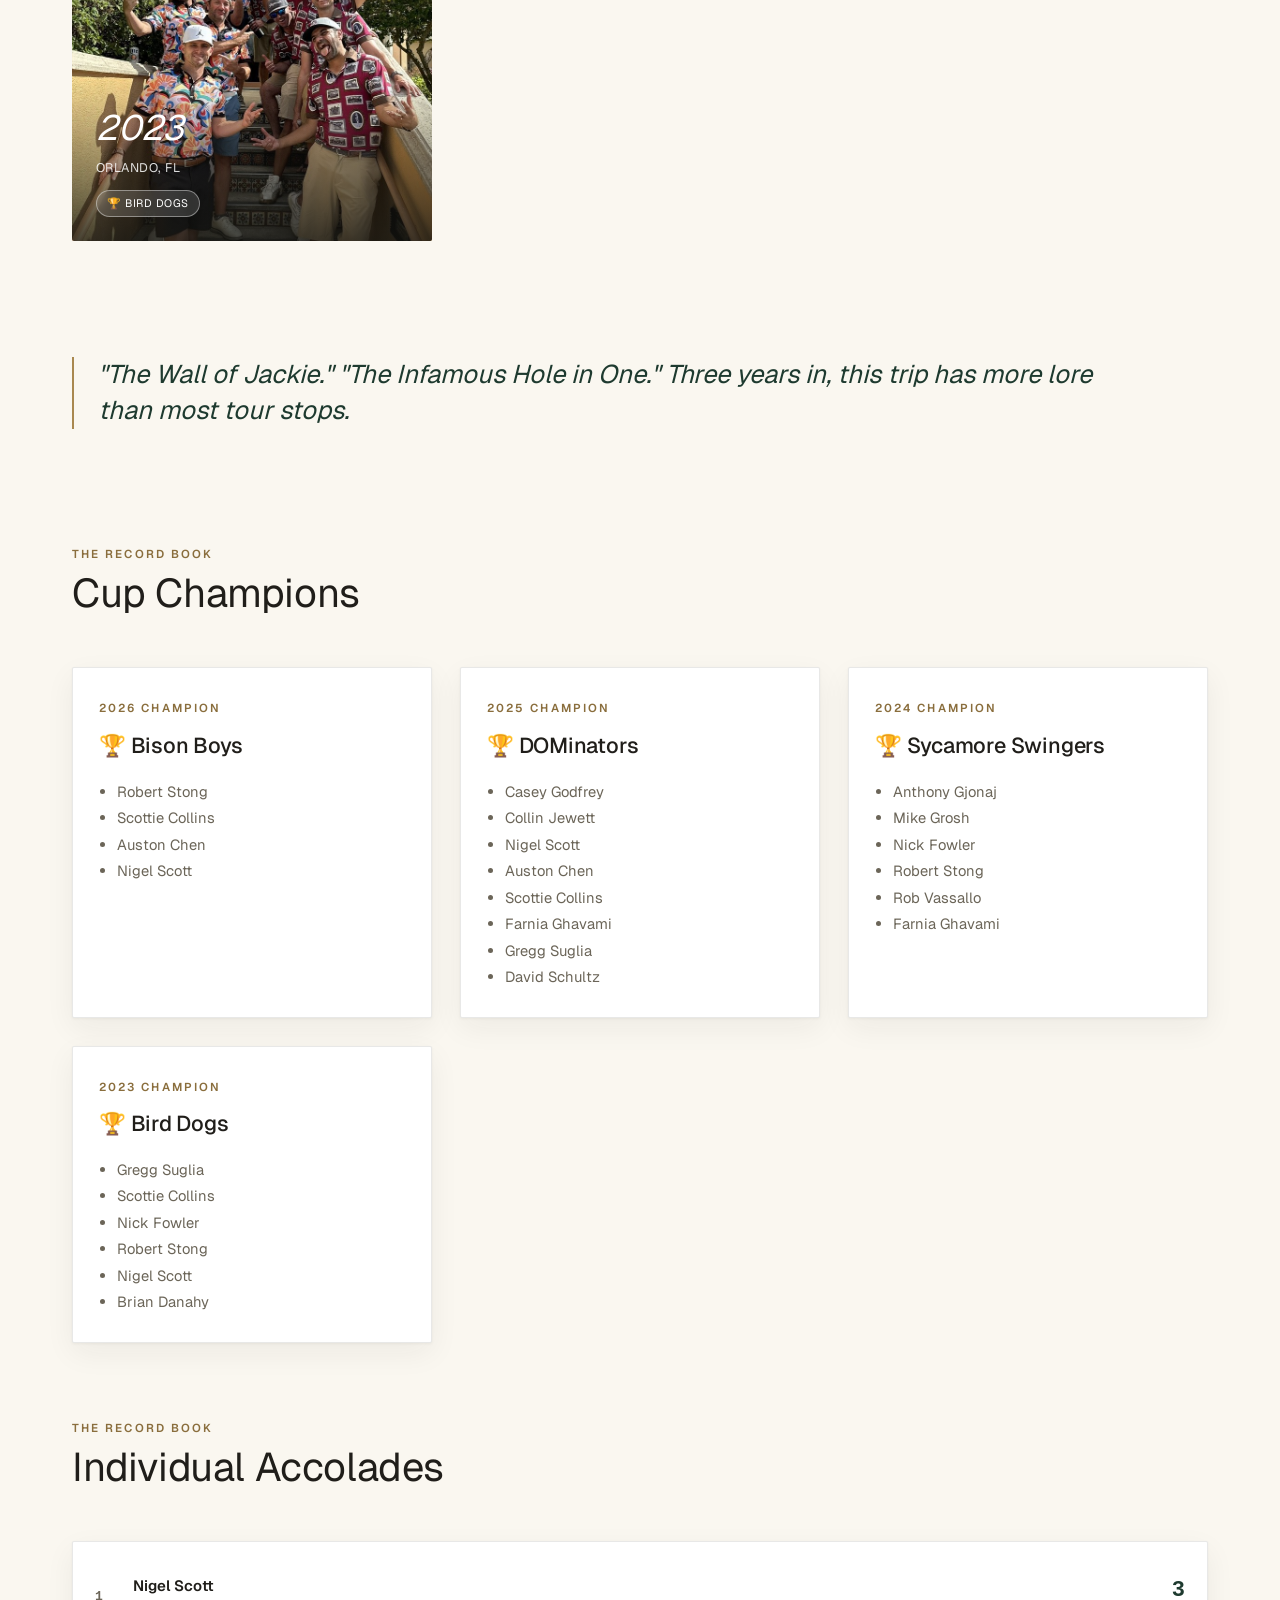
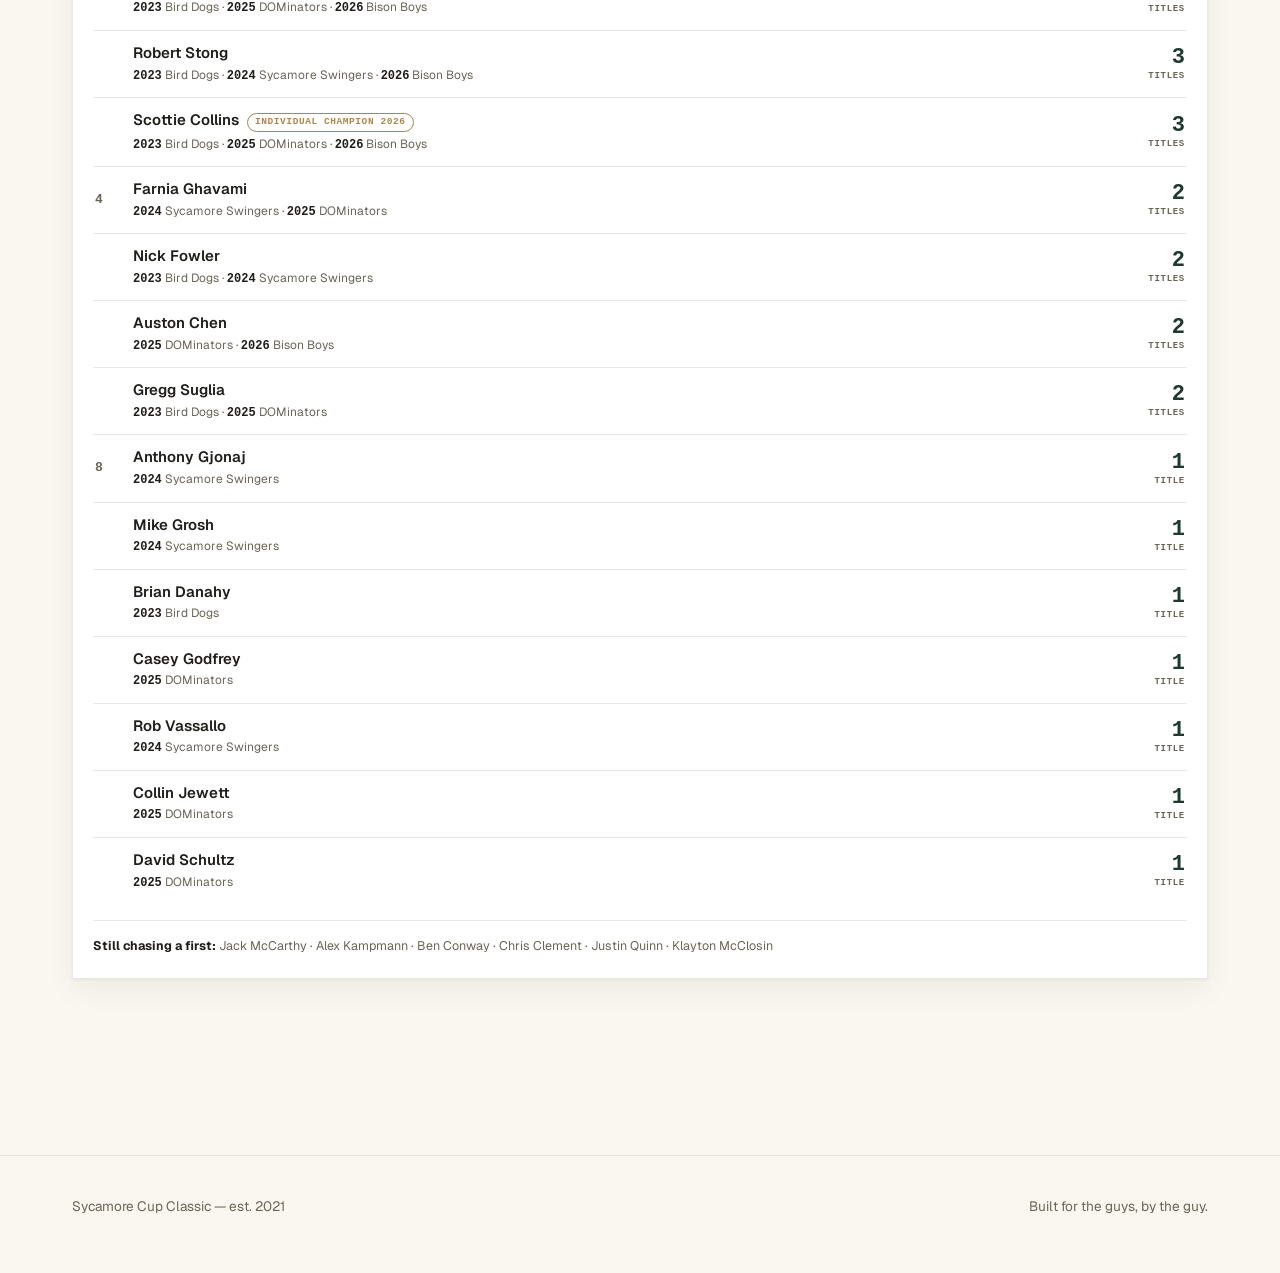
==== commit 169670aa: "Final 2026 payout structure Set by Farnia after the trip so trip expenses are covered without anyone" ====
--- a/index.html
+++ b/index.html
@@ -114,11 +114,11 @@
       </div>`;
 
     const rows = [];
-    rows.push(['Team Champion', F.champions.team.name, par(F.champions.team.toPar), 730]);
-    rows.push(['Individual Champion', F.champions.individual.name, par(F.champions.individual.toPar), 300]);
+    rows.push(['Team Champion', F.champions.team.name, par(F.champions.team.toPar), F.event.teamChampion]);
+    rows.push(['Individual Champion', F.champions.individual.name, par(F.champions.individual.toPar), F.event.places[0]]);
     ['Runner-Up', '3rd', '4th'].forEach((lbl, i) => {
       const r = F.individual[i + 1];
-      rows.push(['Individual ' + lbl, nameOf(r.id), par(r.toPar), [225, 150, 100][i]]);
+      rows.push(['Individual ' + lbl, nameOf(r.id), par(r.toPar), F.event.places[i + 1]]);
     });
     F.days.forEach(d => d.prizes.forEach(pz =>
       rows.push([d.day + ' ' + pz.what, pz.who, par(pz.score), pz.amount])));
